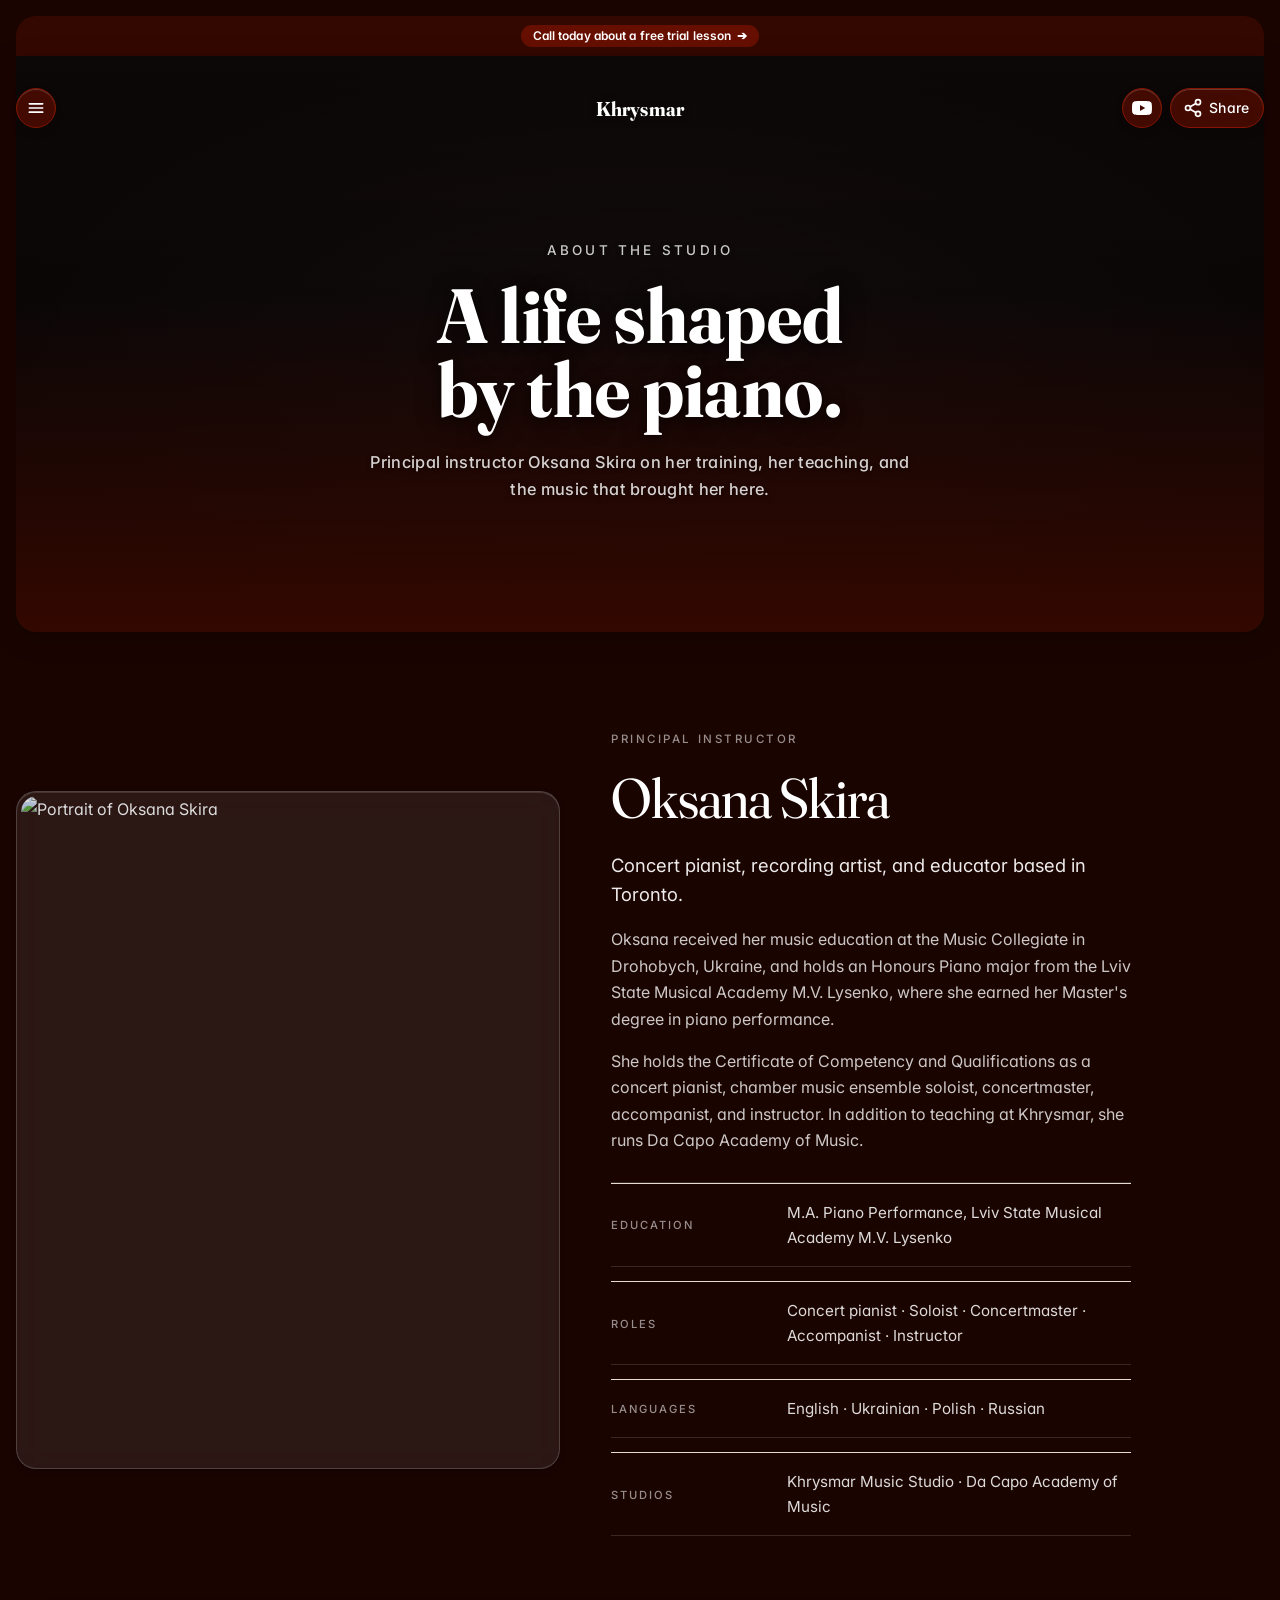
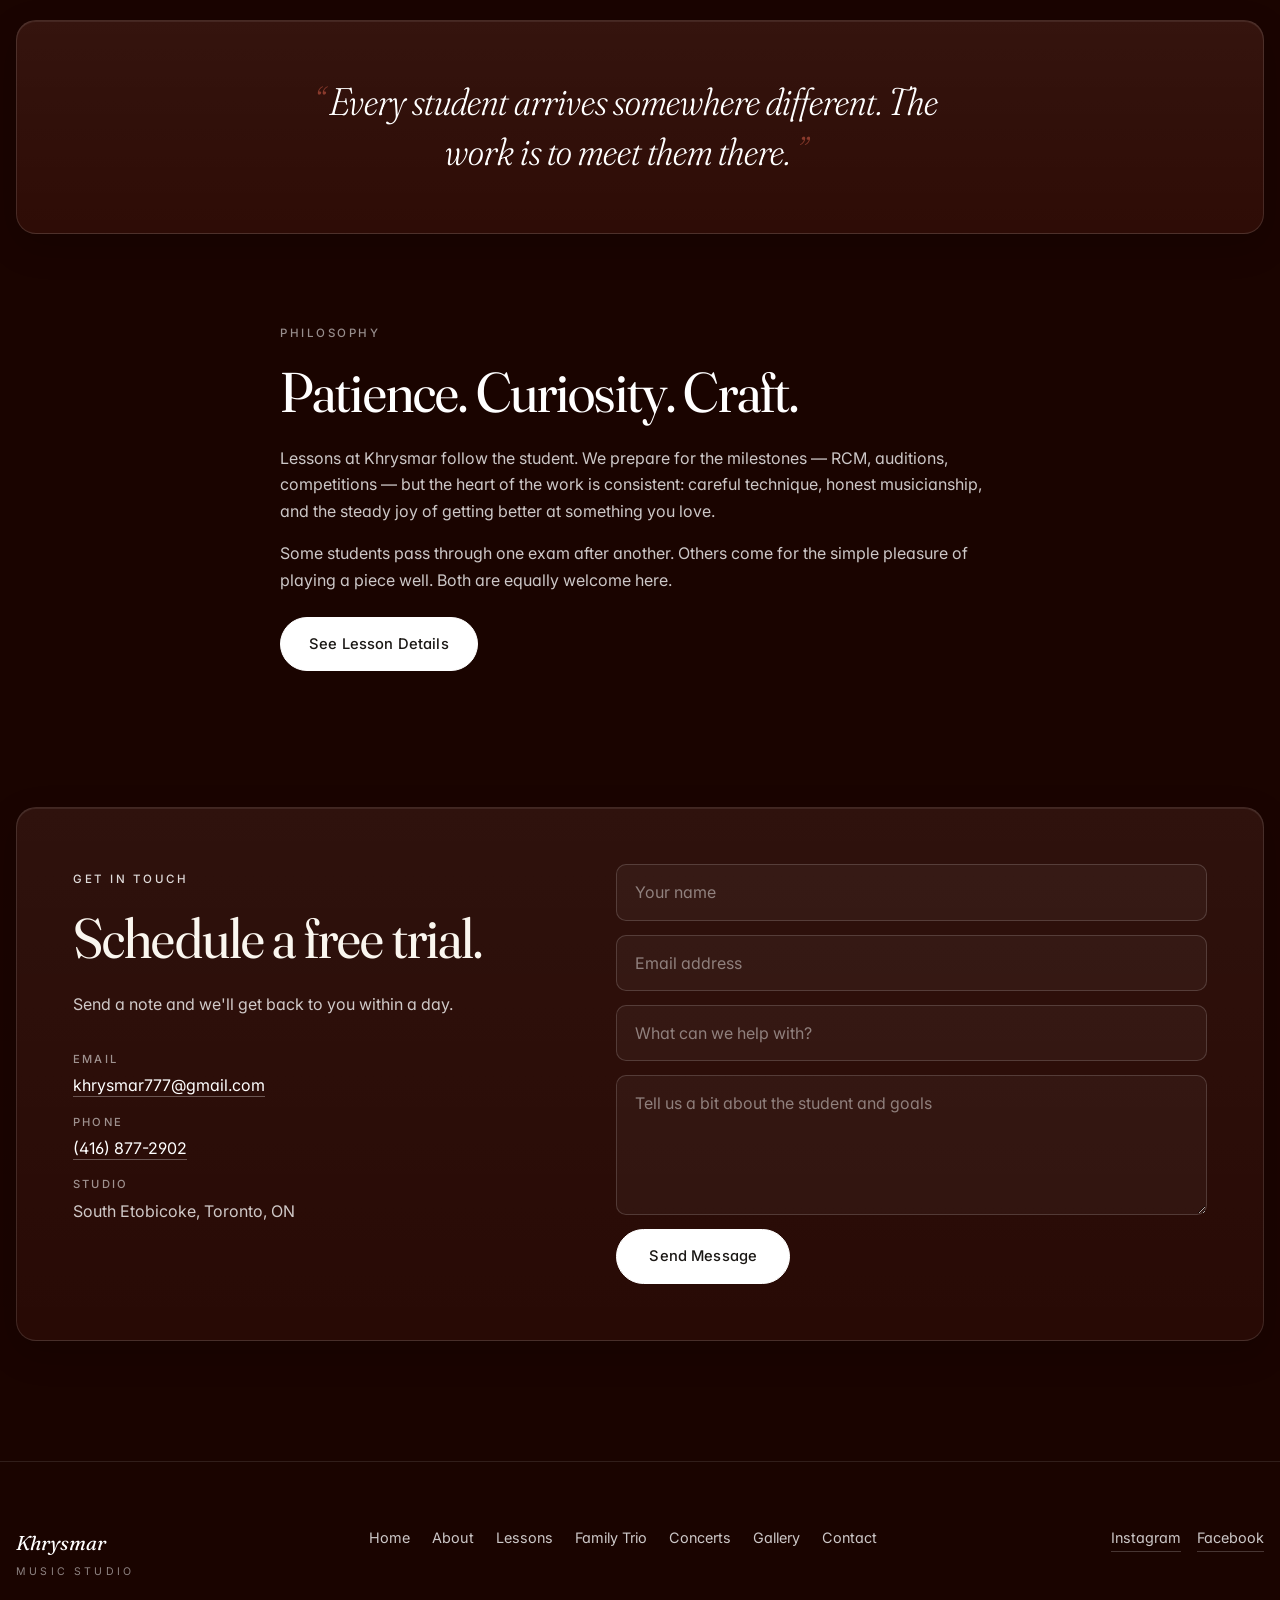
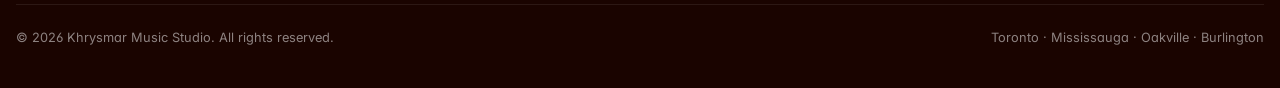
==== about.html @ 1e8c8c54 "Initial Khrysmar 2026 site" ====
<!DOCTYPE html>
<html lang="en">
<head>
<meta charset="utf-8" />
<meta name="viewport" content="width=device-width, initial-scale=1" />
<title>About Oksana Skira — Khrysmar Music Studio</title>
<meta name="description" content="Meet Oksana Skira, principal instructor at Khrysmar Music Studio: concert pianist, recording artist, and graduate of the Lviv State Musical Academy." />
<meta name="theme-color" content="#2e2218" />
<link rel="icon" type="image/png" href="favicon/favicon-32x32.png" sizes="32x32" />
<link rel="apple-touch-icon" href="favicon/apple-icon-180x180.png" />
<link rel="preconnect" href="https://fonts.googleapis.com" />
<link rel="preconnect" href="https://fonts.gstatic.com" crossorigin />
<link href="https://fonts.googleapis.com/css2?family=Fraunces:ital,opsz,wght,SOFT@0,9..144,300..700,30..100;1,9..144,300..600,30..100&family=Inter:wght@300;400;500;600&display=swap" rel="stylesheet" />
<link rel="stylesheet" href="assets/css/main.css" />
</head>
<body class="page page-about">

<!-- Top promo banner: full-width sash with CTA. Mirrors the home banner. -->
<div class="top-banner">
  <a class="sash-btn" href="tel:+14168772902" aria-label="Call today about a free trial lesson">
    <span class="badge badge-cashback">
      Call today about a free trial lesson
      <span class="sash-chevron" aria-hidden="true">➔</span>
    </span>
  </a>
</div>

<!-- Compact sticky topbar: menu toggle, wordmark, YouTube + Share. -->
<header class="page-topbar">
  <button class="glassy icon-button nav-toggle" type="button" aria-label="Open studio menu" aria-controls="home-nav" aria-expanded="false">
    <svg class="hamburger-icon" width="20" height="20" viewBox="0 0 24 24" fill="none" aria-hidden="true">
      <line class="line line-1" x1="4" y1="7"  x2="20" y2="7"  stroke="currentColor" stroke-width="2" stroke-linecap="round"/>
      <line class="line line-2" x1="4" y1="12" x2="20" y2="12" stroke="currentColor" stroke-width="2" stroke-linecap="round"/>
      <line class="line line-3" x1="4" y1="17" x2="20" y2="17" stroke="currentColor" stroke-width="2" stroke-linecap="round"/>
    </svg>
  </button>

  <a class="page-wordmark" href="index.html">Khrysmar</a>

  <div class="header-actions">
    <a class="glassy icon-button" href="https://www.youtube.com/@khrystynaskira2589/videos" target="_blank" rel="noopener" aria-label="YouTube channel">
      <svg width="20" height="20" viewBox="0 0 24 24" fill="currentColor" aria-hidden="true">
        <path d="M23.5 6.2a3 3 0 0 0-2.1-2.1C19.5 3.5 12 3.5 12 3.5s-7.5 0-9.4.6A3 3 0 0 0 .5 6.2C0 8.1 0 12 0 12s0 3.9.5 5.8a3 3 0 0 0 2.1 2.1c1.9.6 9.4.6 9.4.6s7.5 0 9.4-.6a3 3 0 0 0 2.1-2.1c.5-1.9.5-5.8.5-5.8s0-3.9-.5-5.8zM9.6 15.6V8.4l6.3 3.6-6.3 3.6z"/>
      </svg>
    </a>
    <button class="glassy icon-button share-button" type="button" aria-label="Share this studio">
      <svg width="20" height="20" viewBox="0 0 24 24" fill="none" stroke="currentColor" stroke-width="2" stroke-linecap="round" stroke-linejoin="round" aria-hidden="true">
        <circle cx="18" cy="5" r="3"/>
        <circle cx="6" cy="12" r="3"/>
        <circle cx="18" cy="19" r="3"/>
      <line x1="8.59" y1="13.51" x2="15.42" y2="17.49"/>
      <line x1="15.41" y1="6.51" x2="8.59" y2="10.49"/>
    </svg>
    <span class="share-label">Share</span>
  </button>
  </div>
</header>

<!-- Page hero: rounded media frame with title overlay. -->
<section class="page-cover">
  <div class="page-cover-frame">
    <img class="page-cover-image" src="https://raw.githubusercontent.com/khrysmar/khrysmar.github.io/master/images/piano1.jpg" alt="" />
    <div class="page-cover-scrim"></div>
    <div class="page-cover-content">
      <span class="eyebrow">About the Studio</span>
      <h1>A life shaped<br/>by <em>the piano.</em></h1>
      <p>Principal instructor Oksana Skira on her training, her teaching, and the music that brought her here.</p>
    </div>
  </div>
</section>

<main class="page-body">
  <section class="section">
    <div class="container">
      <div class="editorial">
        <div class="figure reveal">
          <img src="https://raw.githubusercontent.com/khrysmar/khrysmar.github.io/master/images/oksana.jpg" alt="Portrait of Oksana Skira" />
        </div>
        <div class="copy reveal">
          <span class="eyebrow">Principal Instructor</span>
          <h2>Oksana Skira</h2>
          <p class="lead">Concert pianist, recording artist, and educator based in Toronto.</p>
          <p>Oksana received her music education at the Music Collegiate in Drohobych, Ukraine, and holds an Honours Piano major from the Lviv State Musical Academy M.V. Lysenko, where she earned her Master's degree in piano performance.</p>
          <p>She holds the Certificate of Competency and Qualifications as a concert pianist, chamber music ensemble soloist, concertmaster, accompanist, and instructor. In addition to teaching at Khrysmar, she runs Da Capo Academy of Music.</p>

          <ul class="creds no-bullets">
            <li><strong>Education</strong><span>M.A. Piano Performance, Lviv State Musical Academy M.V. Lysenko</span></li>
            <li><strong>Roles</strong><span>Concert pianist · Soloist · Concertmaster · Accompanist · Instructor</span></li>
            <li><strong>Languages</strong><span>English · Ukrainian · Polish · Russian</span></li>
            <li><strong>Studios</strong><span>Khrysmar Music Studio · Da Capo Academy of Music</span></li>
          </ul>
        </div>
      </div>
    </div>
  </section>

  <section class="section tight cream">
    <div class="container narrow reveal">
      <p class="pullquote">Every student arrives somewhere different. The work is to meet them there.</p>
    </div>
  </section>

  <section class="section">
    <div class="container narrow reveal">
      <span class="eyebrow">Philosophy</span>
      <h2>Patience. Curiosity. Craft.</h2>
      <p>Lessons at Khrysmar follow the student. We prepare for the milestones — RCM, auditions, competitions — but the heart of the work is consistent: careful technique, honest musicianship, and the steady joy of getting better at something you love.</p>
      <p>Some students pass through one exam after another. Others come for the simple pleasure of playing a piece well. Both are equally welcome here.</p>
      <div class="btn-row">
        <a href="lessons.html" class="btn">See Lesson Details</a>
      </div>
    </div>
  </section>

  <section class="section ink" id="contact">
    <div class="container">
      <div class="contact-grid">
        <div class="info reveal">
          <span class="eyebrow light">Get in touch</span>
          <h2>Schedule a free trial.</h2>
          <p style="max-width: 44ch;">Send a note and we'll get back to you within a day.</p>
          <div style="margin-top: 32px;">
            <p><strong>Email</strong><a href="mailto:khrysmar777@gmail.com">khrysmar777@gmail.com</a></p>
            <p><strong>Phone</strong><a href="tel:+14168772902">(416) 877-2902</a></p>
            <p><strong>Studio</strong>South Etobicoke, Toronto, ON</p>
          </div>
        </div>
        <form class="form reveal" action="mailto:khrysmar777@gmail.com" method="post" enctype="text/plain">
          <input type="text" name="name" placeholder="Your name" required />
          <input type="email" name="email" placeholder="Email address" required />
          <input type="text" name="subject" placeholder="What can we help with?" />
          <textarea name="message" placeholder="Tell us a bit about the student and goals" required></textarea>
          <button type="submit" class="btn">Send Message</button>
        </form>
      </div>
    </div>
  </section>
</main>

<footer class="page-footer">
  <div class="row">
    <div class="brand">Khrysmar<small>Music Studio</small></div>
    <nav>
      <a href="index.html">Home</a>
      <a href="about.html">About</a>
      <a href="lessons.html">Lessons</a>
      <a href="familytrio.html">Family Trio</a>
      <a href="concerts.html">Concerts</a>
      <a href="gallery.html">Gallery</a>
      <a href="#contact">Contact</a>
    </nav>
    <div class="socials">
      <a href="https://instagram.com/khrysmarmusic" target="_blank" rel="noopener">Instagram</a>
      <a href="https://facebook.com/khrysmarmusic" target="_blank" rel="noopener">Facebook</a>
    </div>
  </div>
  <div class="meta">
    <span>© <span id="y">2026</span> Khrysmar Music Studio. All rights reserved.</span>
    <span>Toronto · Mississauga · Oakville · Burlington</span>
  </div>
</footer>

<!-- Full-screen nav (toggled by hamburger) -->
<nav id="home-nav" class="home-nav" aria-label="Site navigation">
  <a href="index.html">Home</a>
  <a href="about.html">About</a>
  <a href="lessons.html">Lessons</a>
  <a href="familytrio.html">Family Trio</a>
  <a href="concerts.html">Concerts</a>
  <a href="gallery.html">Gallery</a>
  <a href="mailto:khrysmar777@gmail.com">Contact</a>
</nav>

<script src="assets/js/main.js"></script>
</body>
</html>
---- assets/css/main.css ----
/* ==========================================================================
   Khrysmar Music Studio — Modern redesign
   Editorial / boutique aesthetic. Warm neutrals, serif display, soft motion.
   ========================================================================== */

:root {
  /* Palette */
  --cream:      #f5efe6;
  --paper:      #faf6ef;
  --paper-2:    #efe7da;
  --ink:        #1b1815;
  --ink-soft:   #2a2521;
  --muted:      #6b6259;
  --line:       #e3dccf;
  --accent:     #8a3a2c;   /* deep terracotta / burgundy */
  --accent-2:   #b08947;   /* warm gold */
  --white:      #ffffff;

  /* Type */
  --font-serif: 'Fraunces', 'Cormorant Garamond', Georgia, serif;
  --font-sans:  'Inter', system-ui, -apple-system, 'Segoe UI', Helvetica, Arial, sans-serif;

  /* Layout */
  --maxw: 1200px;
  --maxw-narrow: 820px;
  --gutter: clamp(20px, 4vw, 48px);

  /* Motion */
  --ease: cubic-bezier(0.22, 1, 0.36, 1);
}

/* Reset */
*, *::before, *::after { box-sizing: border-box; }
html { scroll-behavior: smooth; -webkit-text-size-adjust: 100%; }
body {
  margin: 0;
  font-family: var(--font-sans);
  font-size: 16px;
  line-height: 1.65;
  color: var(--ink);
  background: var(--paper);
  -webkit-font-smoothing: antialiased;
  -moz-osx-font-smoothing: grayscale;
  font-feature-settings: 'ss01', 'cv11';
}
img { max-width: 100%; height: auto; display: block; }
a { color: inherit; text-decoration: none; transition: color .2s var(--ease); }
button { font: inherit; cursor: pointer; border: 0; background: none; }

/* Type scale */
h1, h2, h3, h4 {
  font-family: var(--font-serif);
  font-weight: 400;
  letter-spacing: -0.01em;
  margin: 0 0 .4em;
  color: var(--ink);
  font-variation-settings: "opsz" 144, "SOFT" 50;
}
h1 { font-size: clamp(2.5rem, 6vw, 5.25rem); line-height: 1.02; letter-spacing: -0.02em; }
h2 { font-size: clamp(2rem, 4.5vw, 3.5rem); line-height: 1.08; letter-spacing: -0.015em; }
h3 { font-size: clamp(1.4rem, 2.4vw, 2rem); line-height: 1.2; }
h4 { font-size: 1.15rem; line-height: 1.3; }

p { margin: 0 0 1em; color: var(--ink-soft); }
.lead { font-size: 1.15rem; color: var(--muted); }

.eyebrow {
  display: inline-block;
  font-family: var(--font-sans);
  font-size: 0.72rem;
  letter-spacing: 0.22em;
  text-transform: uppercase;
  font-weight: 500;
  color: var(--accent);
  margin-bottom: 1.2rem;
}
.eyebrow.light { color: rgba(255,255,255,0.85); }

.divider {
  width: 48px;
  height: 1px;
  background: var(--accent-2);
  margin: 1.4rem auto;
}

.center { text-align: center; }
.muted { color: var(--muted); }

/* Layout primitives */
.container {
  width: 100%;
  max-width: var(--maxw);
  margin: 0 auto;
  padding: 0 var(--gutter);
}
.container.narrow { max-width: var(--maxw-narrow); }

.section {
  padding: clamp(64px, 10vw, 140px) 0;
}
.section.tight  { padding: clamp(48px, 7vw, 96px) 0; }
.section.cream  { background: var(--cream); }
.section.paper2 { background: var(--paper-2); }
.section.ink    { background: var(--ink); color: var(--paper); }
.section.ink h1, .section.ink h2, .section.ink h3, .section.ink h4 { color: var(--paper); }
.section.ink p { color: rgba(245, 239, 230, 0.78); }

/* Buttons */
.btn {
  display: inline-flex;
  align-items: center;
  justify-content: center;
  gap: .5em;
  padding: 14px 28px;
  font-family: var(--font-sans);
  font-size: .82rem;
  font-weight: 500;
  letter-spacing: 0.16em;
  text-transform: uppercase;
  border-radius: 999px;
  background: var(--ink);
  color: var(--paper);
  transition: transform .25s var(--ease), background .25s var(--ease), color .25s var(--ease), box-shadow .25s var(--ease);
  white-space: nowrap;
}
.btn:hover { background: var(--accent); transform: translateY(-1px); }
.btn.ghost {
  background: transparent;
  color: var(--ink);
  box-shadow: inset 0 0 0 1px var(--ink);
}
.btn.ghost:hover { background: var(--ink); color: var(--paper); }
.btn.light {
  background: var(--paper);
  color: var(--ink);
}
.btn.light:hover { background: var(--accent-2); color: var(--paper); }
.btn.ghost-light {
  background: transparent;
  color: var(--paper);
  box-shadow: inset 0 0 0 1px rgba(245,239,230,0.6);
}
.btn.ghost-light:hover { background: var(--paper); color: var(--ink); }

.btn-row {
  display: flex;
  flex-wrap: wrap;
  gap: 12px;
  align-items: center;
  justify-content: center;
}

/* Header / Nav */
.site-header {
  position: fixed;
  inset: 0 0 auto 0;
  z-index: 100;
  padding: 18px 0;
  transition: background .3s var(--ease), box-shadow .3s var(--ease), padding .3s var(--ease);
}
.site-header .container {
  display: flex;
  align-items: center;
  justify-content: space-between;
}
.site-header.transparent { background: transparent; color: var(--paper); }
.site-header.transparent .logo { color: var(--paper); }
.site-header.solid {
  background: rgba(250, 246, 239, 0.92);
  backdrop-filter: saturate(140%) blur(10px);
  -webkit-backdrop-filter: saturate(140%) blur(10px);
  box-shadow: 0 1px 0 rgba(27, 24, 21, 0.06);
  padding: 12px 0;
}
.logo {
  font-family: var(--font-serif);
  font-size: 1.25rem;
  letter-spacing: 0.04em;
  font-weight: 500;
  line-height: 1;
}
.logo .logo-mark { color: var(--accent); font-style: italic; }
.logo small {
  display: block;
  font-family: var(--font-sans);
  font-size: 0.62rem;
  letter-spacing: 0.34em;
  text-transform: uppercase;
  font-weight: 500;
  margin-top: 4px;
  color: inherit;
  opacity: 0.7;
}

.nav {
  display: flex;
  align-items: center;
  gap: 32px;
}
.nav a {
  font-size: 0.78rem;
  letter-spacing: 0.18em;
  text-transform: uppercase;
  font-weight: 500;
  color: inherit;
  position: relative;
  padding: 4px 0;
}
.nav a::after {
  content: "";
  position: absolute;
  inset: auto 0 -2px 0;
  height: 1px;
  background: currentColor;
  transform: scaleX(0);
  transform-origin: right;
  transition: transform .3s var(--ease);
}
.nav a:hover::after, .nav a.active::after {
  transform: scaleX(1);
  transform-origin: left;
}

.nav-toggle {
  display: none;
  width: 32px;
  height: 32px;
  position: relative;
  z-index: 110;
}
.nav-toggle span {
  position: absolute;
  left: 4px; right: 4px;
  height: 1.5px;
  background: currentColor;
  transition: transform .3s var(--ease), opacity .2s var(--ease), top .3s var(--ease);
}
.nav-toggle span:nth-child(1) { top: 11px; }
.nav-toggle span:nth-child(2) { top: 16px; }
.nav-toggle span:nth-child(3) { top: 21px; }
body.menu-open .nav-toggle span:nth-child(1) { top: 16px; transform: rotate(45deg); }
body.menu-open .nav-toggle span:nth-child(2) { opacity: 0; }
body.menu-open .nav-toggle span:nth-child(3) { top: 16px; transform: rotate(-45deg); }

@media (max-width: 900px) {
  .nav-toggle { display: block; }
  .nav {
    position: fixed;
    inset: 0;
    flex-direction: column;
    justify-content: center;
    align-items: center;
    background: var(--paper);
    color: var(--ink);
    gap: 28px;
    transform: translateY(-100%);
    transition: transform .45s var(--ease);
    z-index: 105;
  }
  .nav a { font-size: 1rem; }
  body.menu-open .nav { transform: translateY(0); }
  body.menu-open .site-header { color: var(--ink) !important; }
}

/* Hero */
.hero {
  position: relative;
  min-height: 92vh;
  display: flex;
  align-items: center;
  color: var(--paper);
  overflow: hidden;
  isolation: isolate;
}
.hero .bg {
  position: absolute;
  inset: 0;
  z-index: -2;
  background-size: cover;
  background-position: center;
  transform: scale(1.04);
  animation: heroZoom 16s var(--ease) forwards;
}
.hero .bg-video {
  position: absolute;
  inset: 0;
  z-index: -2;
  width: 100%;
  height: 100%;
  object-fit: cover;
  object-position: center;
  pointer-events: none;
}
@keyframes heroZoom { to { transform: scale(1); } }
.hero::after {
  content: "";
  position: absolute;
  inset: 0;
  z-index: -1;
  background: linear-gradient(180deg, rgba(0,0,0,0.35) 0%, rgba(0,0,0,0.15) 35%, rgba(0,0,0,0.6) 100%);
}
.hero-inner {
  width: 100%;
  padding-top: 120px;
  padding-bottom: 80px;
}
.hero h1 {
  color: var(--paper);
  max-width: 14ch;
  font-style: italic;
  font-weight: 300;
}
.hero h1 em { font-style: normal; }
.hero p.tagline {
  max-width: 38ch;
  color: rgba(245, 239, 230, 0.92);
  font-size: 1.1rem;
  margin-top: 1.4rem;
  margin-bottom: 2.2rem;
}
.hero .btn-row { justify-content: flex-start; }

/* Subpage hero (smaller, image + overlay) */
.page-hero {
  position: relative;
  padding: 200px 0 110px;
  color: var(--paper);
  isolation: isolate;
  overflow: hidden;
}
.page-hero .bg {
  position: absolute; inset: 0; z-index: -2;
  background-size: cover; background-position: center;
}
.page-hero::after {
  content: ""; position: absolute; inset: 0; z-index: -1;
  background: linear-gradient(180deg, rgba(0,0,0,0.4), rgba(0,0,0,0.55));
}
.page-hero h1 {
  font-style: italic;
  font-weight: 300;
  max-width: 18ch;
}
.page-hero p { color: rgba(245, 239, 230, 0.85); max-width: 48ch; }

/* Welcome / intro block */
.intro {
  display: grid;
  grid-template-columns: 1fr 1fr;
  gap: clamp(36px, 6vw, 80px);
  align-items: center;
}
.intro .copy h2 { margin-bottom: 1rem; }
.intro .copy p { font-size: 1.05rem; }
.intro .figure img {
  width: 100%;
  aspect-ratio: 4/5;
  object-fit: cover;
  border-radius: 2px;
}
@media (max-width: 800px) {
  .intro { grid-template-columns: 1fr; }
}

/* Offerings (cards) */
.offerings {
  display: grid;
  grid-template-columns: repeat(4, 1fr);
  gap: clamp(20px, 3vw, 40px);
}
@media (max-width: 1000px) { .offerings { grid-template-columns: repeat(2, 1fr); } }
@media (max-width: 520px)  { .offerings { grid-template-columns: 1fr; } }

.card {
  display: flex;
  flex-direction: column;
}
.card .img {
  position: relative;
  aspect-ratio: 4/5;
  overflow: hidden;
  margin-bottom: 18px;
  background: var(--paper-2);
}
.card .img img {
  width: 100%; height: 100%;
  object-fit: cover;
  transition: transform .8s var(--ease);
}
.card:hover .img img { transform: scale(1.06); }
.card h4 {
  font-size: 1.4rem;
  margin-bottom: .35em;
}
.card p {
  font-size: .95rem;
  color: var(--muted);
}

/* Section header */
.section-head {
  text-align: center;
  margin-bottom: clamp(40px, 6vw, 72px);
}
.section-head h2 { max-width: 22ch; margin-inline: auto; }
.section-head p  { max-width: 56ch; margin-inline: auto; color: var(--muted); }

/* Editorial split */
.editorial {
  display: grid;
  grid-template-columns: 5fr 7fr;
  gap: clamp(36px, 6vw, 96px);
  align-items: center;
}
.editorial.reverse { grid-template-columns: 7fr 5fr; }
.editorial.reverse .figure { order: 2; }
.editorial .figure img {
  width: 100%;
  aspect-ratio: 4/5;
  object-fit: cover;
}
.editorial .copy { max-width: 52ch; }
@media (max-width: 800px) {
  .editorial, .editorial.reverse { grid-template-columns: 1fr; }
  .editorial.reverse .figure { order: 0; }
}

/* Pull quote */
.pullquote {
  font-family: var(--font-serif);
  font-size: clamp(1.4rem, 2.8vw, 2.1rem);
  line-height: 1.3;
  font-style: italic;
  color: var(--ink);
  text-align: center;
  max-width: 30ch;
  margin: 0 auto;
}
.pullquote::before { content: "“ "; color: var(--accent); }
.pullquote::after  { content: " ”"; color: var(--accent); }

/* Featured banner (image with overlay text and cta) */
.feature-banner {
  position: relative;
  isolation: isolate;
  padding: clamp(80px, 12vw, 160px) 0;
  color: var(--paper);
  text-align: center;
  overflow: hidden;
}
.feature-banner .bg {
  position: absolute; inset: 0; z-index: -2;
  background-size: cover; background-position: center;
}
.feature-banner::after {
  content: ""; position: absolute; inset: 0; z-index: -1;
  background: linear-gradient(180deg, rgba(0,0,0,0.4), rgba(0,0,0,0.55));
}
.feature-banner h2 { color: var(--paper); }
.feature-banner p { color: rgba(245,239,230,0.85); max-width: 56ch; margin: 0 auto 2rem; }

/* Galleries */
.gallery-grid {
  display: grid;
  grid-template-columns: repeat(3, 1fr);
  gap: clamp(8px, 1.4vw, 18px);
}
.gallery-grid.cols-2 { grid-template-columns: repeat(2, 1fr); }
.gallery-grid figure { margin: 0; overflow: hidden; background: var(--paper-2); }
.gallery-grid img {
  width: 100%; height: 100%;
  aspect-ratio: 4/3;
  object-fit: cover;
  transition: transform .7s var(--ease), filter .4s var(--ease);
}
.gallery-grid figure:hover img { transform: scale(1.04); filter: brightness(1.04); }
@media (max-width: 800px) { .gallery-grid { grid-template-columns: repeat(2, 1fr); } }
@media (max-width: 480px) { .gallery-grid { grid-template-columns: 1fr; } }

.masonry {
  column-count: 3;
  column-gap: 14px;
}
.masonry figure {
  break-inside: avoid;
  margin: 0 0 14px;
  overflow: hidden;
}
.masonry img {
  width: 100%;
  display: block;
  transition: transform .7s var(--ease), filter .4s var(--ease);
}
.masonry figure:hover img { transform: scale(1.03); }
@media (max-width: 900px) { .masonry { column-count: 2; } }
@media (max-width: 520px) { .masonry { column-count: 1; } }

/* Concert year groups */
.year-group { margin-bottom: clamp(60px, 8vw, 100px); }
.year-group:last-child { margin-bottom: 0; }
.year-head {
  display: flex;
  align-items: baseline;
  gap: 18px;
  margin-bottom: 32px;
  padding-bottom: 18px;
  border-bottom: 1px solid var(--line);
}
.year-head .num {
  font-family: var(--font-serif);
  font-size: clamp(2.4rem, 5vw, 4rem);
  font-style: italic;
  color: var(--accent);
  line-height: 1;
}
.year-head .label {
  font-family: var(--font-sans);
  letter-spacing: 0.18em;
  text-transform: uppercase;
  font-size: 0.78rem;
  color: var(--muted);
  font-weight: 500;
}

/* Video grid */
.video-grid {
  display: grid;
  grid-template-columns: repeat(2, 1fr);
  gap: clamp(14px, 2vw, 24px);
}
.video-grid .embed {
  position: relative;
  aspect-ratio: 16/9;
  background: var(--ink);
  overflow: hidden;
}
.video-grid iframe {
  position: absolute; inset: 0;
  width: 100%; height: 100%;
  border: 0;
}
@media (max-width: 700px) { .video-grid { grid-template-columns: 1fr; } }

/* Trio members */
.members {
  display: grid;
  grid-template-columns: repeat(3, 1fr);
  gap: clamp(20px, 3vw, 40px);
}
.member figcaption {
  margin-top: 14px;
  text-align: center;
}
.member figcaption strong {
  display: block;
  font-family: var(--font-serif);
  font-size: 1.3rem;
  font-weight: 400;
  margin-bottom: 4px;
}
.member figcaption span {
  font-size: 0.78rem;
  letter-spacing: 0.18em;
  text-transform: uppercase;
  color: var(--muted);
}
.member img { aspect-ratio: 3/4; object-fit: cover; }
@media (max-width: 700px) { .members { grid-template-columns: 1fr; } }

/* Info box (lessons pricing / formats) */
.info-grid {
  display: grid;
  grid-template-columns: repeat(3, 1fr);
  gap: 1px;
  background: var(--line);
  border: 1px solid var(--line);
}
.info-grid > div {
  background: var(--paper);
  padding: clamp(28px, 4vw, 48px);
  text-align: center;
}
.info-grid h4 {
  font-size: 2.4rem;
  font-style: italic;
  color: var(--accent);
  margin-bottom: 6px;
}
.info-grid p {
  font-size: 0.82rem;
  letter-spacing: 0.16em;
  text-transform: uppercase;
  color: var(--muted);
  margin: 0;
}
@media (max-width: 700px) { .info-grid { grid-template-columns: 1fr; } }

/* Contact section */
.contact-grid {
  display: grid;
  grid-template-columns: 1fr 1fr;
  gap: clamp(36px, 6vw, 80px);
}
.contact-grid .info p {
  margin-bottom: .6em;
}
.contact-grid .info strong {
  display: block;
  font-size: 0.74rem;
  letter-spacing: 0.22em;
  text-transform: uppercase;
  color: rgba(245,239,230,0.6);
  margin-bottom: 4px;
  font-weight: 500;
}
.contact-grid .info a:hover { color: var(--accent-2); }
@media (max-width: 800px) { .contact-grid { grid-template-columns: 1fr; } }

.form {
  display: grid;
  gap: 14px;
}
.form input, .form textarea {
  background: transparent;
  border: 0;
  border-bottom: 1px solid rgba(245,239,230,0.3);
  color: var(--paper);
  font: inherit;
  padding: 12px 0;
  outline: none;
  transition: border-color .25s var(--ease);
  width: 100%;
}
.form input::placeholder, .form textarea::placeholder { color: rgba(245,239,230,0.5); }
.form input:focus, .form textarea:focus { border-color: var(--accent-2); }
.form textarea { min-height: 120px; resize: vertical; }
.form button { justify-self: start; }

/* Footer */
.site-footer {
  background: var(--ink);
  color: var(--paper);
  padding: 60px 0 28px;
}
.site-footer .row {
  display: flex;
  flex-wrap: wrap;
  justify-content: space-between;
  align-items: flex-start;
  gap: 40px;
  padding-bottom: 40px;
  border-bottom: 1px solid rgba(245,239,230,0.12);
}
.site-footer .brand { font-family: var(--font-serif); font-size: 1.4rem; }
.site-footer .brand small { display: block; font-family: var(--font-sans); font-size: .68rem; letter-spacing: .3em; text-transform: uppercase; opacity: .7; margin-top: 6px; }
.site-footer nav {
  display: flex; flex-wrap: wrap; gap: 22px;
}
.site-footer nav a {
  font-size: 0.78rem;
  letter-spacing: 0.16em;
  text-transform: uppercase;
  color: rgba(245,239,230,0.75);
}
.site-footer nav a:hover { color: var(--accent-2); }
.site-footer .meta {
  display: flex;
  justify-content: space-between;
  flex-wrap: wrap;
  gap: 12px;
  padding-top: 24px;
  font-size: 0.78rem;
  color: rgba(245,239,230,0.5);
}
.site-footer .socials a { color: rgba(245,239,230,0.75); margin-left: 18px; }
.site-footer .socials a:first-child { margin-left: 0; }

/* Reveal animation */
.reveal {
  opacity: 0;
  transform: translateY(24px);
  transition: opacity .9s var(--ease), transform .9s var(--ease);
}
.reveal.in { opacity: 1; transform: none; }

/* Utilities */
.no-bullets { list-style: none; padding: 0; margin: 0; }
.creds { display: grid; gap: 14px; margin: 1.5rem 0 0; }
.creds li {
  display: grid;
  grid-template-columns: 100px 1fr;
  gap: 18px;
  padding: 14px 0;
  border-top: 1px solid var(--line);
  font-size: .95rem;
}
.creds li strong {
  font-family: var(--font-sans);
  font-size: 0.74rem;
  letter-spacing: 0.18em;
  text-transform: uppercase;
  color: var(--accent);
  font-weight: 500;
  padding-top: 2px;
}
.creds li:last-child { border-bottom: 1px solid var(--line); }

@media (prefers-reduced-motion: reduce) {
  *, *::before, *::after { animation: none !important; transition: none !important; }
  html { scroll-behavior: auto; }
}



/* ==========================================================================
   Home page — Reigning Champ parity (sticky cover behind, glassy header,
   wordmark/rating overlay, tiles overlapping the cover via -55vh margin).
   Mirrors reigning-champ/style.css; scoped to body.home so other pages are
   unaffected.
   ========================================================================== */

body.home {
  /* ---- THEME ---------------------------------------------------------------
     Change --hp-h (hue) and --hp-s (saturation) to retone the entire page.
     Examples:
       350 / 60% → burgundy        (current)
        25 / 50% → warm brown
       210 / 55% → midnight blue
       150 / 35% → forest green
     -------------------------------------------------------------------------- */
  --hp-h: 9;
  --hp-s: 100%;

  --hp-bg:           hsl(var(--hp-h), var(--hp-s), 5%);
  --hp-gradient:     hsl(var(--hp-h), var(--hp-s), 10%);
  --hp-text: #ffffff;
  --hp-text-muted: rgba(255, 255, 255, 0.85);

  --hp-glass-bg:     hsla(var(--hp-h), var(--hp-s), 15%, 0.85);
  --hp-glass-border: hsl(var(--hp-h), var(--hp-s), 26%);
  --hp-glass-shadow:
    inset 0 1px 0 0 rgba(255, 255, 255, 0.20),
    0 0 1px 0 rgba(0, 0, 0, 0.12),
    0 4px 8px 0 rgba(0, 0, 0, 0.12);

  /* Tiles use neutral white-on-image so they read against any palette. */
  --hp-tile-border: rgba(255, 255, 255, 0.18);
  --hp-tile-bg: rgba(255, 255, 255, 0.08);
  --hp-shadow-s: 0 1px 2px rgba(0, 0, 0, 0.18), 0 2px 6px rgba(0, 0, 0, 0.18);
  --hp-shadow-m: 0 4px 10px rgba(0, 0, 0, 0.22), 0 8px 22px rgba(0, 0, 0, 0.28);

  /* Badge accent — derived from the same hue but pushed brighter for contrast. */
  --hp-accent: hsl(var(--hp-h), var(--hp-s), 20%);

  --hp-gutter: 16px;
  --hp-page-max: 1280px;

  /* Approximate height of the tile section that overlays the bottom of the
     cover. Used as bottom padding on .hero-overlay so the wordmark centers
     between the top header and the tile area. Mobile shows 2x2 tiles
     (1/1 aspect); desktop shows 1x4 (16/9 aspect). */
  --hp-tile-area: 400px;

  /* Top promo banner height — subtracted from cover height so the cover still
     fits viewport without overflow. Matches min-height + padding of .top-banner. */
  --hp-banner-h: 52px;

  margin: 0;
  padding: 0;
  background: var(--hp-bg);
  color: var(--hp-text);
  font-family: 'Inter', -apple-system, BlinkMacSystemFont, "Helvetica Neue", Arial, sans-serif;
  -webkit-font-smoothing: antialiased;
  text-rendering: optimizeLegibility;
  /* Full-viewport flex column so .page-body can use margin-top:auto to
     anchor the tiles a fixed distance from the viewport bottom. */
  min-height: 100dvh;
  display: flex;
  flex-direction: column;
}

/* Hide global chrome on the home page (it has its own top/bottom UI). */
body.home .site-header,
body.home .site-footer { display: none; }

/* ----------------------------------------------------------------------------
   Top promo banner — full-width static bar above the cover. Hosts the sash.
   Shared between the home page and inner pages.
   ---------------------------------------------------------------------------- */
.home .top-banner,
.page .top-banner {
  display: flex;
  align-items: center;
  justify-content: center;
  width: 100%;
  min-height: 36px;
  padding: 8px 16px;
  background: var(--hp-gradient);
  color: #fff;
}
@media (min-width: 768px) {
  .home .top-banner,
  .page .top-banner { min-height: 40px; padding: 8px 20px; }
}

/* ----------------------------------------------------------------------------
   StoreSash — sits inside the top banner.
   ---------------------------------------------------------------------------- */
.home .sash-btn,
.page .sash-btn {
  display: inline-flex;
  align-items: center;
  gap: 8px;
  background: transparent;
  border: 0;
  color: #fff;
  font-family: inherit;
  cursor: pointer;
  padding: 0;
  text-decoration: none;
  white-space: nowrap;
}
.home .badge,
.page .badge {
  display: inline-flex;
  align-items: center;
  gap: 6px;
  height: 22px;
  padding: 0 12px;
  border-radius: 999px;
  font-size: 12px;
  font-weight: 600;
  letter-spacing: 0.1px;
  text-shadow: none;
}
.home .badge .sash-chevron,
.page .badge .sash-chevron { color: currentColor; }
.home .badge-cashback,
.page .badge-cashback {
  background: var(--hp-accent);
  color: #fff;
}
.home .sash-after,
.page .sash-after {
  font-size: 13px;
  font-weight: 500;
  color: #fff;
}
.home .sash-chevron,
.page .sash-chevron { color: #fff; transition: transform 200ms ease; }
@media (max-width: 600px) {
  .home .sash-after,
  .page .sash-after { display: none; }
}

/* ----------------------------------------------------------------------------
   CoverImage — sticky behind everything.
   On desktop: 55vh tall, with margin-bottom: -55vh so subsequent siblings
   overlay it. The bottom gradient fades the image into the page bg.
   ---------------------------------------------------------------------------- */
.home .cover-sticky {
  position: sticky;
  top: 0;
  width: 100%;
  padding: 12px 12px 0;            /* uniform top + side inset; bottom inset is on page-body */
  /* Negative margin = -cover height. Pulls .page-body up so the tiles row sits
     at the bottom of the cover (over the gradient fade). */
  margin-bottom: calc(-100dvh + 24px);
  /* No z-index here on purpose — setting one would create a stacking context
     that traps .hero-overlay's elevated z-index (110) when the menu opens,
     hiding the X close button behind .home-nav (z:105). Document order +
     .page-body's z-index: 5 are enough to layer tiles above the cover. */
}
@media (min-width: 768px) {
  body.home { --hp-tile-area: 230px; }
  .home .cover-sticky {
    padding: 16px 16px 0;
    margin-bottom: calc(-100dvh + 32px);
  }
}
.home .cover {
  position: relative;
  width: 100%;
  max-width: 1600px;
  height: calc(100dvh - 24px);     /* fill viewport minus top + bottom inset */
  margin: 0 auto;
  overflow: hidden;
  border-radius: 14px;
  box-shadow: 0 6px 24px rgba(0, 0, 0, 0.25);
}
@media (min-width: 768px) {
  .home .cover {
    height: calc(100dvh - 32px);
    border-radius: 20px;
  }
}
.home .cover-media { position: absolute; inset: 0; }
.home .cover-video,
.home .cover-image {
  position: absolute;
  inset: 0;
  width: 100%;
  height: 100%;
  object-fit: cover;
  display: block;
  /* Source is already flattened in encode (eq=brightness=-0.10:contrast=0.78:
     saturation=0.80) so we leave it alone here. */

  /* Zoom toward the top-left of the source so the people (centered in the
     raw footage) land near the (67%, 67%) thirds intersection of the visible
     frame instead of dead-center. Bump scale up for tighter framing. */
  transform: scale(1.35);
  transform-origin: 10% 50%;
}
.home .cover-scrim-mobile {
  position: absolute;
  inset: 0;
  background: rgba(0, 0, 0, 0.4);
}
@media (min-width: 768px) { .home .cover-scrim-mobile { display: none; } }
/* Bottom gradient: --hp-gradient is one lightness step above --hp-bg, so the
   fade reads as a soft glow against the surrounding page background. */
.home .cover-gradient-bottom {
  position: absolute;
  inset: 0;
  background: linear-gradient(0deg, var(--hp-gradient) 0%, rgba(0, 0, 0, 0) 100%);
  pointer-events: none;
}

/* ----------------------------------------------------------------------------
   Hero overlay — fills the cover frame; header row sits at top, wordmark fills
   the remaining vertical space and centers within it. The bottom padding
   reserves room for the tile section that overlays the lower portion of the
   cover, so the wordmark visually centers between the header and the tiles.
   ---------------------------------------------------------------------------- */
.home .hero-overlay {
  position: absolute;
  inset: 0;
  z-index: 5;
  display: flex;
  flex-direction: column;
  pointer-events: none;
  padding-bottom: var(--hp-tile-area);
}
.home .hero-overlay > * { pointer-events: auto; }

.home .header-row {
  display: flex;
  align-items: center;
  justify-content: space-between;
  gap: 8px;
  padding: 12px 12px 0;
  max-width: var(--hp-page-max);
  margin: 0 auto;
  width: 100%;
  z-index: 20;
  pointer-events: none;
}
@media (min-width: 768px) {
  .home .header-row { padding: 16px 16px 0; }
}
.home .header-row > * { pointer-events: auto; }

/* ----------------------------------------------------------------------------
   Glassy buttons — applyGlassyStyles parity. Shared with inner pages.
   ---------------------------------------------------------------------------- */
.home .glassy,
.page .glassy {
  display: inline-flex;
  align-items: center;
  gap: 8px;
  height: 40px;
  padding: 0 14px;
  border-radius: 999px;
  color: var(--hp-text);
  font-size: 14px;
  font-weight: 500;
  font-family: inherit;
  cursor: pointer;
  text-decoration: none;
  background-color: var(--hp-glass-bg);
  border: 0.5px solid var(--hp-glass-border);
  box-shadow: var(--hp-glass-shadow);
  backdrop-filter: blur(20px) saturate(140%);
  -webkit-backdrop-filter: blur(20px) saturate(140%);
  transition: transform 120ms ease, background-color 120ms ease;
}
.home .glassy:active,
.page .glassy:active { transform: scale(0.99); }
.home .glassy:hover,
.page .glassy:hover  { background-color: rgba(62, 50, 40, 0.92); }

/* Round 40x40 icon button (menu, YouTube, share). */
.home .icon-button,
.page .icon-button {
  width: 40px;
  height: 40px;
  padding: 0;
  border-radius: 50%;
  display: inline-grid;
  place-items: center;
  flex-shrink: 0;
}

/* Right-side cluster of icon buttons. */
.home .header-actions,
.page .header-actions {
  display: inline-flex;
  align-items: center;
  gap: 8px;
}

/* Share button widens into a pill with a label so the action reads clearly. */
.home .share-button,
.page .share-button {
  width: auto;
  border-radius: 999px;
  display: inline-flex;
  align-items: center;
  gap: 6px;
  padding: 0 14px 0 12px;
}
.home .share-label,
.page .share-label {
  font-size: 14px;
  font-weight: 500;
  letter-spacing: 0.01em;
}

/* Hamburger → X morph. Three SVG lines rotate around the icon center.
   transform-box:view-box anchors transform-origin to the SVG viewBox so
   `center` resolves to (12,12) — without this Safari and some Chromium
   versions rotate around (0,0) and the lines collapse to nothing. */
.home .hamburger-icon .line,
.page .hamburger-icon .line {
  transform-box: view-box;
  transform-origin: center;
  transition: transform 240ms cubic-bezier(0.22, 1, 0.36, 1),
              opacity 160ms ease;
}
/* Translate BEFORE rotate. CSS applies the rightmost transform function
   first to the point, so we want translate on the right so it runs first:
   the line is moved to y=12, then rotated around (12,12). Doing it in the
   other order pivots the line first (around its still-off-center y=7/17
   position) then translates, which leaves the two strokes intersecting
   ~3.5 viewBox units right of true center — the visibly crooked X. */
body.home.menu-open .hamburger-icon .line-1,
body.page.menu-open .hamburger-icon .line-1 { transform: rotate(45deg) translateY(5px); }
body.home.menu-open .hamburger-icon .line-2,
body.page.menu-open .hamburger-icon .line-2 { opacity: 0; }
body.home.menu-open .hamburger-icon .line-3,
body.page.menu-open .hamburger-icon .line-3 { transform: rotate(-45deg) translateY(-5px); }

/* When the menu overlay is open, lift hero-overlay's stacking context above
   the home-nav (z:105) so the toggle stays clickable as a close button.
   Hide the rest of the overlay so only the X is visible.

   CRITICAL: .cover-sticky uses position: sticky, which forms its own
   stacking context — that traps hero-overlay's z:110 below .home-nav's z:105
   at the document root, hiding the X on desktop. Drop sticky to relative
   while the menu is open so the stacking context dissolves and z:110 wins.
   The menu fully covers the viewport (inset:0), so losing sticky behavior
   is invisible. */
body.home.menu-open .cover-sticky { position: relative; }
body.home.menu-open .hero-overlay { z-index: 110; }
body.home.menu-open .top-banner,
body.home.menu-open .store-data,
body.home.menu-open .header-row > *:not(.nav-toggle) {
  visibility: hidden;
}

/* Make the toggle read as a confident close affordance against the dark
   menu overlay. Default glassy bg matches the menu tone, so we raise the
   fill and border to a clearly-readable white tint and slightly soften
   the shadow so it lifts off the surface. */
body.home.menu-open .nav-toggle {
  background-color: rgba(255, 255, 255, 0.22);
  border: 1px solid rgba(255, 255, 255, 0.42);
  color: #fff;
  box-shadow:
    inset 0 1px 0 0 rgba(255, 255, 255, 0.18),
    0 2px 10px rgba(0, 0, 0, 0.28);
}
body.home.menu-open .nav-toggle:hover {
  background-color: rgba(255, 255, 255, 0.32);
  border-color: rgba(255, 255, 255, 0.6);
}
body.home.menu-open .hamburger-icon .line {
  stroke-width: 2.6;
}

/* ----------------------------------------------------------------------------
   StoreData — wordmark + rating, vertically centered over the full cover.
   Absolute positioning avoids consuming flow height so the tiles still anchor
   to the viewport bottom via .page-body's auto top margin.
   ---------------------------------------------------------------------------- */
.home .store-data {
  flex: 1;                       /* fill remaining vertical space below header */
  display: flex;
  flex-direction: column;
  align-items: center;
  justify-content: center;
  text-align: center;
  padding: 0 16px;
  pointer-events: none;
}
.home .store-data > * { pointer-events: auto; }
.home .wordmark-wrap {
  display: flex;
  flex-direction: column;
  align-items: center;
  justify-content: center;
  filter: drop-shadow(0 2px 12px rgba(0, 0, 0, 0.4));
}
.home .wordmark-text {
  margin: 0;
  font-family: 'Fraunces', 'Times New Roman', 'Georgia', serif;
  font-weight: 700;
  font-style: normal;
  font-size: clamp(40px, 6vw, 64px);
  line-height: 0.92;
  letter-spacing: 0.005em;
  color: #fff;
  font-variation-settings: "opsz" 144, "SOFT" 30;
  text-shadow:
    0 2px 8px rgba(0, 0, 0, 0.45),
    0 6px 24px rgba(0, 0, 0, 0.45);
  max-width: none;
}
.home .wordmark-text span {
  display: block;
  font-family: inherit;
  font-size: 0.5em;
  font-weight: 500;
  letter-spacing: 0.32em;
  text-transform: uppercase;
  margin-top: 16px;
  color: rgba(255, 255, 255, 0.9);
  text-shadow: none;
}
.home .rating {
  display: inline-flex;
  align-items: center;
  flex-wrap: wrap;
  justify-content: center;
  gap: 6px;
  margin-top: 12px;
  background: transparent;
  border: 0;
  color: var(--hp-text-muted);
  font-size: 13px;
  font-family: inherit;
  cursor: pointer;
  padding: 4px 8px;
  text-decoration: none;
}
@media (min-width: 1024px) { .home .rating { margin-top: 24px; } }
.home .rating svg { color: #fff; flex-shrink: 0; }
.home .rating-score { font-weight: 600; color: #fff; }
.home .rating-count { color: var(--hp-text-muted); }

.home .locations {
  margin: 8px 0 0;
  font-size: 13px;
  font-weight: 500;
  letter-spacing: 0.04em;
  color: rgba(255, 255, 255, 0.78);
  text-shadow: 0 1px 4px rgba(0, 0, 0, 0.4);
}

/* ----------------------------------------------------------------------------
   Page body — sits below the hero overlay. The negative margin on
   .cover-sticky leaves room for this content to overlay the cover area.
   ---------------------------------------------------------------------------- */
.home .page-body {
  position: relative;
  z-index: 5;
  width: 100%;
  max-width: var(--hp-page-max);
  margin: auto auto 0;             /* auto top margin pushes tiles toward viewport bottom */
  padding: 16px 12px 24px;         /* bottom = cover-inset (12) + matching gap (12) */
}
@media (min-width: 768px) {
  .home .page-body { padding: 20px 16px 32px; }
}

/* ----------------------------------------------------------------------------
   StoreCollections (Tile, isStoreCollection) — flex flex-wrap, 50% / 33% / 25%.
   ---------------------------------------------------------------------------- */
.home .collections {
  display: flex;
  flex-wrap: wrap;
  margin: 0 -8px;
  row-gap: 12px;
}
@media (min-width: 768px) { .home .collections { row-gap: 16px; } }

.home .tile {
  display: flex;
  flex-direction: column;
  text-decoration: none;
  color: var(--hp-text);
  width: 50%;
  padding: 0 6px;
}
@media (min-width: 640px) { .home .tile { width: 33.3333%; } }
@media (min-width: 768px) { .home .tile { width: 25%; padding: 0 8px; } }

.home .tile-frame {
  position: relative;
  width: 100%;
  aspect-ratio: 1 / 1;
  padding: 4px;
  border: 1px solid var(--hp-tile-border);
  border-radius: 20px;
  background-color: var(--hp-tile-bg);
  backdrop-filter: blur(16px);
  -webkit-backdrop-filter: blur(16px);
  box-shadow:
    inset 0 1px 0 0 rgba(255, 255, 255, 0.12),
    var(--hp-shadow-s);
  overflow: hidden;
  transition: transform 150ms ease, box-shadow 150ms ease;
}
@media (min-width: 768px) { .home .tile-frame { aspect-ratio: 16 / 9; } }
.home .tile:hover .tile-frame {
  transform: translateY(-8px);
  box-shadow: var(--hp-shadow-m);
}
.home .tile-image {
  position: absolute;
  inset: 4px;
  border-radius: 16px;
  overflow: hidden;
  background: #1a1a1a;
}
.home .tile-image img {
  width: 100%;
  height: 100%;
  object-fit: cover;
  display: block;
  transition: transform 200ms ease;
  /* Match the flatten applied to the hero video — slightly darker, less hot. */
  filter: brightness(0.82) contrast(0.94) saturate(0.92);
}
.home .tile:hover .tile-image img { transform: scale(1.02); }

/* Overlay (title + subtitle) sits inside the inner image, anchored bottom-left,
   sitting on a top-transparent → bottom-dark gradient for legibility. */
.home .tile-overlay {
  position: absolute;
  left: 4px;
  right: 4px;
  bottom: 4px;
  border-bottom-left-radius: 16px;
  border-bottom-right-radius: 16px;
  padding: 32px 14px 14px;
  display: flex;
  flex-direction: column;
  gap: 4px;
  background: linear-gradient(180deg,
    rgba(0, 0, 0, 0) 0%,
    rgba(0, 0, 0, 0.35) 45%,
    rgba(0, 0, 0, 0.78) 100%);
  pointer-events: none;
}
.home .tile-title {
  font-size: 17px;
  font-weight: 600;
  letter-spacing: 0.1px;
  color: #fff;
  line-height: 1.15;
  text-shadow: 0 1px 4px rgba(0, 0, 0, 0.45);
}
.home .tile-subtitle {
  font-size: 12.5px;
  font-weight: 400;
  color: rgba(255, 255, 255, 0.78);
  line-height: 1.25;
  text-shadow: 0 1px 3px rgba(0, 0, 0, 0.4);
  white-space: nowrap;
  overflow: hidden;
  text-overflow: ellipsis;
}


/* ----------------------------------------------------------------------------
   Full-screen menu (toggled by hamburger). Shared with inner pages.
   ---------------------------------------------------------------------------- */
.home .home-nav,
.page .home-nav {
  position: fixed;
  inset: 0;
  display: flex;
  flex-direction: column;
  justify-content: center;
  align-items: center;
  gap: clamp(10px, 1.6vw, 18px);
  background: rgba(46, 34, 24, 0.96);
  backdrop-filter: blur(24px) saturate(140%);
  -webkit-backdrop-filter: blur(24px) saturate(140%);
  color: #fff;
  opacity: 0;
  visibility: hidden;
  transition: opacity .3s ease, visibility 0s linear .3s;
  z-index: 105;
  pointer-events: none;
}
body.home.menu-open .home-nav,
body.page.menu-open .home-nav {
  opacity: 1;
  visibility: visible;
  pointer-events: auto;
  transition: opacity .3s ease, visibility 0s linear 0s;
}
.home .home-nav a,
.page .home-nav a {
  font-family: 'Fraunces', 'Georgia', serif;
  font-style: italic;
  font-weight: 400;
  font-size: clamp(1.6rem, 4vw, 2.6rem);
  line-height: 1.15;
  color: #fff;
  letter-spacing: -0.005em;
  padding: 6px 12px;
  text-decoration: none;
  opacity: 0.9;
  transition: opacity .2s ease, transform .2s ease;
}
.home .home-nav a:hover,
.page .home-nav a:hover { opacity: 1; transform: translateY(-1px); }

/* ----------------------------------------------------------------------------
   Neutralize legacy .hero rules (this page no longer uses .hero markup, but
   guard against future regressions).
   ---------------------------------------------------------------------------- */
.home .hero { all: unset; }

/* ----------------------------------------------------------------------------
   Small-screen tweaks.
   ---------------------------------------------------------------------------- */
@media (max-width: 480px) {
  .home .header-row { padding: 0 12px; }
  .home .page-body { padding: 24px 12px 64px; }
}

/* ==========================================================================
   Inner pages — about, lessons, familytrio, gallery, concerts.
   Same burgundy theme + chrome as home, but vertically scrollable. Tokens
   mirror body.home so the palette stays in lockstep.
   ========================================================================== */

body.page {
  --hp-h: 9;
  --hp-s: 100%;
  --hp-bg:           hsl(var(--hp-h), var(--hp-s), 5%);
  --hp-gradient:     hsl(var(--hp-h), var(--hp-s), 10%);
  --hp-text:         #ffffff;
  --hp-text-muted:   rgba(255, 255, 255, 0.85);
  --hp-glass-bg:     hsla(var(--hp-h), var(--hp-s), 15%, 0.85);
  --hp-glass-border: hsl(var(--hp-h), var(--hp-s), 26%);
  --hp-glass-shadow:
    inset 0 1px 0 0 rgba(255, 255, 255, 0.20),
    0 0 1px 0 rgba(0, 0, 0, 0.12),
    0 4px 8px 0 rgba(0, 0, 0, 0.12);
  --hp-tile-border: rgba(255, 255, 255, 0.18);
  --hp-tile-bg:     rgba(255, 255, 255, 0.08);
  --hp-shadow-s: 0 1px 2px rgba(0, 0, 0, 0.18), 0 2px 6px rgba(0, 0, 0, 0.18);
  --hp-shadow-m: 0 4px 10px rgba(0, 0, 0, 0.22), 0 8px 22px rgba(0, 0, 0, 0.28);
  --hp-accent: hsl(var(--hp-h), var(--hp-s), 20%);
  --hp-page-max: 1280px;

  margin: 0;
  padding: 0;
  background: var(--hp-bg);
  color: var(--hp-text);
  font-family: 'Inter', -apple-system, BlinkMacSystemFont, "Helvetica Neue", Arial, sans-serif;
  -webkit-font-smoothing: antialiased;
  text-rendering: optimizeLegibility;
  overflow-x: hidden;
}

body.page .site-header,
body.page .site-footer,
body.page .page-hero { display: none; }

.page .page-topbar {
  position: absolute;
  top: clamp(56px, 6vw, 68px);
  left: 50%;
  transform: translateX(-50%);
  z-index: 30;
  display: flex;
  align-items: center;
  justify-content: space-between;
  gap: 8px;
  width: 100%;
  max-width: var(--hp-page-max);
  padding: 12px;
  pointer-events: none;
}
@media (min-width: 768px) {
  .page .page-topbar {
    top: 72px;
    padding: 16px;
  }
}
.page .page-topbar > * { pointer-events: auto; }
.page .page-wordmark {
  position: absolute;
  left: 50%;
  top: 50%;
  transform: translate(-50%, -50%);
  font-family: 'Fraunces', 'Times New Roman', Georgia, serif;
  font-weight: 700;
  font-size: 20px;
  letter-spacing: 0.005em;
  color: #fff;
  text-decoration: none;
  filter: drop-shadow(0 1px 4px rgba(0,0,0,0.4));
  font-variation-settings: "opsz" 144, "SOFT" 30;
}

body.page.menu-open .nav-toggle {
  background-color: rgba(255, 255, 255, 0.14);
  border-color: rgba(255, 255, 255, 0.32);
  color: #fff;
}
body.page.menu-open .nav-toggle:hover { background-color: rgba(255, 255, 255, 0.22); }
body.page.menu-open .hamburger-icon .line { stroke-width: 2.4; }
body.page.menu-open .page-topbar {
  position: fixed;
  top: 12px;
  z-index: 110;
}
@media (min-width: 768px) {
  body.page.menu-open .page-topbar { top: 16px; }
}
body.page.menu-open .page-topbar > *:not(.nav-toggle) { visibility: hidden; }

.page .top-banner {
  width: min(calc(100% - 24px), 1600px);
  max-width: 1600px;
  margin: 16px auto 0;
  border-radius: 20px 20px 0 0;
}
@media (max-width: 767px) {
  .page .top-banner {
    width: auto;
    margin: 12px 12px 0;
    border-radius: 14px 14px 0 0;
  }
  .page .page-cover {
    width: auto;
    margin: 0 12px;
  }
}

.page .page-cover {
  width: min(calc(100% - 24px), 1600px);
  max-width: 1600px;
  margin: 0 auto;
  padding: 0;
}
@media (max-width: 767px) {
  .page .page-cover {
    width: auto;
    margin: 0 12px;
  }
}
@media (min-width: 768px) {
  .page .top-banner,
  .page .page-cover { width: min(calc(100% - 32px), 1600px); }
}
.page .page-cover-frame {
  position: relative;
  width: 100%;
  height: clamp(500px, 62dvh, 680px);
  min-height: 0;
  overflow: hidden;
  border-radius: 0 0 14px 14px;
  box-shadow: 0 6px 24px rgba(0, 0, 0, 0.25);
  background: #1a1010;
}
@media (min-width: 768px) {
  .page .page-cover-frame {
    height: clamp(520px, 64dvh, 700px);
    border-radius: 0 0 20px 20px;
  }
}
.page .page-cover-image {
  position: absolute;
  inset: 0;
  width: 100%;
  height: 100%;
  object-fit: cover;
  filter: brightness(0.76) contrast(0.94) saturate(0.88);
  transform: scale(1.08);
  transform-origin: center;
}
body.page-family .page-cover-image { object-position: center 35%; transform: scale(1.02); }
body.page-concerts .page-cover-image,
body.page-gallery .page-cover-image { object-position: center 42%; }
.page .page-cover-scrim {
  position: absolute; inset: 0;
  background:
    linear-gradient(0deg, var(--hp-gradient) 0%, rgba(0, 0, 0, 0) 58%),
    linear-gradient(180deg, rgba(0,0,0,0.18) 0%, rgba(0,0,0,0.46) 100%),
    radial-gradient(ellipse at 50% 54%, rgba(0,0,0,0.08) 0%, rgba(0,0,0,0.44) 74%);
  pointer-events: none;
}
.page .page-cover-content {
  position: absolute;
  inset: 0;
  display: flex;
  flex-direction: column;
  align-items: center;
  justify-content: center;
  text-align: center;
  padding: clamp(96px, 13vw, 150px) clamp(20px, 4vw, 56px) clamp(56px, 8vw, 96px);
  color: #fff;
}
.page .page-cover-content > * { max-width: 900px; }
.page .page-cover-content .eyebrow {
  display: inline-block;
  font-family: 'Inter', sans-serif;
  font-size: clamp(0.72rem, 1.2vw, 0.84rem);
  letter-spacing: 0.24em;
  text-transform: uppercase;
  font-weight: 500;
  color: rgba(255,255,255,0.78);
  margin-bottom: 18px;
  text-shadow: 0 1px 5px rgba(0,0,0,0.42);
}
.page .page-cover-content h1 {
  margin: 0;
  color: #fff;
  font-family: 'Fraunces', 'Times New Roman', Georgia, serif;
  font-weight: 700;
  font-size: clamp(3rem, 6vw, 6rem);
  line-height: 0.96;
  letter-spacing: 0.005em;
  text-shadow:
    0 2px 8px rgba(0,0,0,0.45),
    0 6px 24px rgba(0,0,0,0.45);
  font-variation-settings: "opsz" 144, "SOFT" 30;
}
.page .page-cover-content h1 em { font-style: normal; font-weight: 700; }
.page .page-cover-content p {
  color: rgba(255,255,255,0.82);
  max-width: 56ch;
  margin: 22px auto 0;
  font-size: 1.02rem;
  font-weight: 500;
  letter-spacing: 0.02em;
  text-shadow: 0 1px 5px rgba(0,0,0,0.42);
}
@media (max-width: 560px) {
  .page .top-banner,
  .page .page-cover {
    width: calc(100vw - 24px) !important;
    max-width: calc(100vw - 24px) !important;
    margin-left: 12px !important;
    margin-right: 12px !important;
  }
  .page .page-topbar {
    left: 12px;
    right: 12px;
    width: auto;
    transform: none;
  }
  .page .page-wordmark { font-size: 18px; }
  .page .share-label { display: none; }
  .page .share-button {
    display: none;
  }
  .page .page-cover-frame { height: clamp(500px, 62dvh, 560px); }
  .page .page-cover-content {
    padding: 90px 18px 52px;
  }
  .page .page-cover-content h1 {
    width: 100%;
    max-width: 280px;
    font-size: 2rem !important;
    line-height: 1.04;
    overflow-wrap: break-word;
    white-space: normal;
  }
  .page .page-cover-content p {
    width: 100%;
    max-width: 280px;
    font-size: 0.98rem;
    line-height: 1.55;
  }
  .page .editorial .copy {
    width: 100%;
    max-width: 280px;
    margin: 0 auto;
    min-width: 0;
  }
  .page h2 {
    font-size: clamp(1.65rem, 7.5vw, 2.05rem);
    overflow-wrap: break-word;
  }
}

.page main.page-body {
  display: block;
  width: 100%;
  max-width: var(--hp-page-max);
  margin: 0 auto;
  padding: clamp(18px, 3vw, 36px) 12px clamp(40px, 6vw, 64px);
}
@media (min-width: 768px) {
  .page main.page-body { padding-left: 16px; padding-right: 16px; }
}

.page .section {
  background: transparent;
  color: #fff;
  padding: clamp(28px, 4.5vw, 56px) 0;
}
.page .section.cream {
  background:
    linear-gradient(180deg, rgba(255,255,255,0.055), rgba(255,255,255,0.025)),
    hsl(var(--hp-h), var(--hp-s), 8%);
  border: 1px solid rgba(255,255,255,0.12);
  border-radius: 20px;
  padding: clamp(44px, 7vw, 88px) clamp(24px, 4vw, 56px);
  margin: 28px 0;
  box-shadow:
    inset 0 1px 0 rgba(255,255,255,0.08),
    0 12px 36px rgba(0,0,0,0.16);
}
.page .section.tight { padding: clamp(28px, 5vw, 56px) 0; }
.page .section.ink { background: transparent; padding-top: clamp(48px, 7vw, 80px); }
.page .section .container { padding: 0; max-width: none; }
.page .section .container.narrow { max-width: 720px; margin: 0 auto; }
.page .section-head { max-width: 760px; margin: 0 auto clamp(28px, 4vw, 48px); text-align: center; }

.page h1, .page h2, .page h3, .page h4 {
  color: #fff;
  font-variation-settings: "opsz" 144, "SOFT" 30;
}
.page p { color: rgba(255,255,255,0.78); }
.page .lead { color: rgba(255,255,255,0.92); font-size: 1.15rem; line-height: 1.55; }
.page .eyebrow { color: rgba(255,255,255,0.55); }
.page .eyebrow.light { color: rgba(255,255,255,0.85); }
.page strong { color: #fff; }
.page a { color: inherit; }

.page .editorial {
  display: grid;
  gap: clamp(28px, 4vw, 64px);
  grid-template-columns: 1fr;
  align-items: center;
}
@media (min-width: 900px) {
  .page .editorial { grid-template-columns: 5fr 6fr; }
  .page .editorial.reverse > .figure { order: 2; }
  .page .editorial.reverse > .copy { order: 1; }
}
.page .editorial .figure { margin: 0; }
.page .editorial .figure,
.page .gallery-grid figure,
.page .masonry figure,
.page .members .member img,
.page .video-grid .embed,
.page .feature-banner {
  border: 1px solid var(--hp-tile-border);
  background-color: var(--hp-tile-bg);
  box-shadow:
    inset 0 1px 0 0 rgba(255,255,255,0.12),
    var(--hp-shadow-s);
}
.page .editorial .figure {
  padding: 4px;
  border-radius: 20px;
  overflow: hidden;
  backdrop-filter: blur(16px);
  -webkit-backdrop-filter: blur(16px);
}
.page .editorial .figure img {
  width: 100%;
  border-radius: 16px;
  box-shadow: none;
  filter: brightness(0.88) saturate(0.92) contrast(0.95);
}
.page .editorial .copy h2 { margin-bottom: 0.4em; }

.page .creds {
  list-style: none;
  padding: 0;
  margin: 28px 0 0;
  border-top: 1px solid rgba(255,255,255,0.14);
}
.page .creds li {
  display: grid;
  grid-template-columns: 160px 1fr;
  gap: 16px;
  padding: 16px 0;
  border-bottom: 1px solid rgba(255,255,255,0.14);
  font-size: 0.95rem;
}
.page .creds li strong {
  font-size: 0.7rem;
  letter-spacing: 0.18em;
  text-transform: uppercase;
  color: rgba(255,255,255,0.55);
  font-weight: 500;
  align-self: center;
}
.page .creds li span { color: rgba(255,255,255,0.85); }

.page .pullquote {
  font-family: 'Fraunces', serif;
  font-style: italic;
  font-weight: 300;
  font-size: clamp(1.6rem, 3.4vw, 2.4rem);
  line-height: 1.3;
  color: #fff;
  text-align: center;
  margin: 0;
  font-variation-settings: "opsz" 144, "SOFT" 60;
}

.page .info-grid {
  display: grid;
  grid-template-columns: repeat(auto-fit, minmax(220px, 1fr));
  gap: 18px;
  margin-top: 36px;
}
.page .info-grid > div {
  padding: 32px 24px;
  border: 1px solid rgba(255,255,255,0.14);
  border-radius: 16px;
  background:
    linear-gradient(180deg, rgba(255,255,255,0.07), rgba(255,255,255,0.03));
  text-align: center;
  box-shadow: inset 0 1px 0 rgba(255,255,255,0.08);
}
.page .info-grid h4 {
  font-family: 'Fraunces', serif;
  font-size: clamp(2.4rem, 5vw, 3rem);
  font-weight: 400;
  color: #fff;
  margin: 0 0 8px;
  line-height: 1;
}
.page .info-grid p { margin: 0; color: rgba(255,255,255,0.78); font-size: 0.95rem; }

.page .gallery-grid {
  display: grid;
  gap: 12px;
  grid-template-columns: repeat(auto-fill, minmax(220px, 1fr));
}
@media (min-width: 768px) {
  .page .gallery-grid { gap: 16px; grid-template-columns: repeat(auto-fill, minmax(280px, 1fr)); }
}
.page .gallery-grid figure {
  margin: 0;
  padding: 4px;
  border-radius: 20px;
  overflow: hidden;
  aspect-ratio: 4 / 3;
  background: #1a1010;
}
.page .gallery-grid img {
  width: 100%;
  height: 100%;
  object-fit: cover;
  border-radius: 16px;
  filter: brightness(0.86) saturate(0.92) contrast(0.96);
  transition: transform 250ms ease, filter 250ms ease;
}
.page .gallery-grid figure:hover img { transform: scale(1.03); filter: brightness(1) saturate(1); }
.page .gallery-grid.cols-2 { grid-template-columns: repeat(auto-fit, minmax(360px, 1fr)); }

.page .masonry {
  column-count: 1;
  column-gap: 12px;
}
@media (min-width: 600px) { .page .masonry { column-count: 2; } }
@media (min-width: 900px) { .page .masonry { column-count: 3; column-gap: 16px; } }
@media (min-width: 1200px) { .page .masonry { column-count: 4; } }
.page .masonry figure {
  margin: 0 0 12px;
  break-inside: avoid;
  padding: 4px;
  border-radius: 18px;
  overflow: hidden;
  background: #1a1010;
}
@media (min-width: 900px) { .page .masonry figure { margin-bottom: 16px; } }
.page .masonry img {
  width: 100%;
  height: auto;
  display: block;
  border-radius: 14px;
  filter: brightness(0.86) saturate(0.92) contrast(0.96);
  transition: transform 250ms ease, filter 250ms ease;
}
.page .masonry figure:hover img { transform: scale(1.03); filter: brightness(1) saturate(1); }

.page .video-grid {
  display: grid;
  gap: 16px;
  grid-template-columns: 1fr;
}
@media (min-width: 768px) { .page .video-grid { grid-template-columns: 1fr 1fr; gap: 20px; } }
.page .video-grid .embed {
  position: relative;
  aspect-ratio: 16 / 9;
  padding: 4px;
  border-radius: 20px;
  overflow: hidden;
  background: #000;
}
.page .video-grid .embed iframe {
  position: absolute;
  inset: 4px;
  width: calc(100% - 8px);
  height: calc(100% - 8px);
  border: 0;
  border-radius: 16px;
}

.page .members {
  display: grid;
  grid-template-columns: 1fr;
  gap: 28px;
}
@media (min-width: 768px) { .page .members { grid-template-columns: repeat(3, 1fr); } }
.page .members .member { margin: 0; }
.page .members .member img {
  width: 100%;
  border-radius: 20px;
  padding: 4px;
  aspect-ratio: 4 / 5;
  object-fit: cover;
  filter: brightness(0.88) saturate(0.92) contrast(0.96);
}
.page .members figcaption { margin-top: 16px; }
.page .members figcaption strong {
  display: block;
  font-family: 'Fraunces', serif;
  font-size: 1.4rem;
  font-weight: 400;
  color: #fff;
  font-variation-settings: "opsz" 144;
}
.page .members figcaption span {
  font-size: 0.72rem;
  letter-spacing: 0.22em;
  text-transform: uppercase;
  color: rgba(255,255,255,0.6);
  margin-top: 2px;
  display: inline-block;
}

.page .feature-banner {
  position: relative;
  border-radius: 20px;
  overflow: hidden;
  margin: clamp(40px, 6vw, 80px) 0;
  padding: clamp(60px, 10vw, 120px) clamp(28px, 5vw, 60px);
  color: #fff;
  isolation: isolate;
  text-align: center;
}
.page .feature-banner .bg {
  position: absolute;
  inset: 0;
  background-size: cover;
  background-position: center;
  filter: brightness(0.55) saturate(0.9);
  z-index: -1;
}
.page .feature-banner::after {
  content: '';
  position: absolute;
  inset: 0;
  background: linear-gradient(180deg, rgba(0,0,0,0.3) 0%, rgba(0,0,0,0.7) 100%);
  z-index: -1;
}
.page .feature-banner .container { max-width: 720px; padding: 0; margin: 0 auto; }
.page .feature-banner h2 { color: #fff; }
.page .feature-banner p { color: rgba(255,255,255,0.88); }

.page .btn,
.page .btn.light {
  display: inline-flex;
  align-items: center;
  gap: 8px;
  padding: 14px 28px;
  border-radius: 999px;
  font-family: inherit;
  font-size: 0.92rem;
  font-weight: 500;
  letter-spacing: 0.01em;
  text-transform: none;
  text-decoration: none;
  background: #fff;
  color: #1b1815;
  border: 1px solid #fff;
  transition: transform 150ms ease, background 150ms ease;
  cursor: pointer;
  box-shadow: none;
}
.page .btn:hover { transform: translateY(-1px); background: rgba(255,255,255,0.92); color: #1b1815; }
.page .btn.ghost {
  background: transparent;
  color: #fff;
  border: 1px solid rgba(255,255,255,0.32);
  box-shadow: none;
}
.page .btn.ghost:hover { background: rgba(255,255,255,0.08); transform: translateY(-1px); color: #fff; }
.page .btn-row { margin-top: 24px; display: flex; flex-wrap: wrap; gap: 12px; justify-content: flex-start; }

.page .contact-grid {
  display: grid;
  gap: clamp(28px, 4vw, 56px);
  grid-template-columns: 1fr;
  padding: clamp(32px, 5vw, 56px);
  border: 1px solid rgba(255,255,255,0.12);
  border-radius: 20px;
  background:
    linear-gradient(180deg, rgba(255,255,255,0.052), rgba(255,255,255,0.02)),
    hsl(var(--hp-h), var(--hp-s), 7%);
  box-shadow:
    inset 0 1px 0 rgba(255,255,255,0.08),
    0 12px 36px rgba(0,0,0,0.16);
}
@media (min-width: 900px) { .page .contact-grid { grid-template-columns: 5fr 6fr; align-items: start; } }
.page .contact-grid .info p { color: rgba(255,255,255,0.78); margin-bottom: 14px; }
.page .contact-grid .info p strong {
  display: block;
  font-size: 0.7rem;
  letter-spacing: 0.2em;
  text-transform: uppercase;
  color: rgba(255,255,255,0.55);
  margin-bottom: 4px;
  font-weight: 500;
}
.page .contact-grid .info a {
  color: #fff;
  border-bottom: 1px solid rgba(255,255,255,0.3);
  padding-bottom: 1px;
}
.page .contact-grid .info a:hover { border-bottom-color: #fff; }

.page .form { display: grid; gap: 14px; }
.page .form input,
.page .form textarea {
  width: 100%;
  padding: 14px 18px;
  background: rgba(255,255,255,0.04);
  border: 1px solid rgba(255,255,255,0.16);
  border-radius: 10px;
  color: #fff;
  font-family: inherit;
  font-size: 1rem;
  transition: border-color 150ms ease, background 150ms ease;
}
.page .form input::placeholder,
.page .form textarea::placeholder { color: rgba(255,255,255,0.45); }
.page .form input:focus,
.page .form textarea:focus {
  outline: none;
  border-color: rgba(255,255,255,0.5);
  background: rgba(255,255,255,0.06);
}
.page .form textarea { min-height: 140px; resize: vertical; }
.page .form button.btn { justify-self: start; padding: 14px 32px; }

.page .year-filter {
  display: flex;
  flex-wrap: wrap;
  gap: 8px;
  margin: 0 0 clamp(28px, 4vw, 48px);
}
.page .year-filter .chip {
  display: inline-flex;
  align-items: center;
  height: 36px;
  padding: 0 16px;
  border-radius: 999px;
  background: rgba(255,255,255,0.06);
  border: 1px solid rgba(255,255,255,0.16);
  color: rgba(255,255,255,0.85);
  font-family: inherit;
  font-size: 0.85rem;
  font-weight: 500;
  letter-spacing: 0.02em;
  cursor: pointer;
  transition: background 150ms ease, color 150ms ease, border-color 150ms ease;
}
.page .year-filter .chip:hover { background: rgba(255,255,255,0.1); color: #fff; }
.page .year-filter .chip.active {
  background: #fff;
  color: #1b1815;
  border-color: #fff;
}

.page .year-group {
  padding: clamp(28px, 4vw, 44px) 0;
  border-top: 1px solid rgba(255,255,255,0.1);
}
.page .year-group:first-child { border-top: 0; padding-top: 0; }
.page .year-head {
  display: flex;
  align-items: baseline;
  gap: 18px;
  margin-bottom: 22px;
  flex-wrap: wrap;
}
.page .year-head .num {
  font-family: 'Fraunces', serif;
  font-size: clamp(2rem, 4vw, 3.2rem);
  font-weight: 400;
  color: #fff;
  line-height: 1;
  font-variation-settings: "opsz" 144;
}
.page .year-head .label {
  font-size: 0.78rem;
  letter-spacing: 0.22em;
  text-transform: uppercase;
  color: rgba(255,255,255,0.6);
}

.page .page-footer {
  border-top: 1px solid rgba(255,255,255,0.1);
  padding: clamp(40px, 6vw, 64px) 12px clamp(28px, 4vw, 40px);
  max-width: var(--hp-page-max);
  margin: 0 auto;
}
@media (min-width: 768px) { .page .page-footer { padding-left: 16px; padding-right: 16px; } }
.page .page-footer .row {
  display: flex;
  flex-wrap: wrap;
  gap: 24px 48px;
  justify-content: space-between;
  align-items: flex-start;
  padding-bottom: 24px;
}
.page .page-footer .brand {
  font-family: 'Fraunces', serif;
  color: #fff;
  font-size: 1.25rem;
  font-style: italic;
}
.page .page-footer .brand small {
  display: block;
  font-family: 'Inter', sans-serif;
  font-style: normal;
  font-size: 0.66rem;
  letter-spacing: 0.3em;
  text-transform: uppercase;
  color: rgba(255,255,255,0.5);
  margin-top: 4px;
}
.page .page-footer nav { display: flex; flex-wrap: wrap; gap: 16px 22px; }
.page .page-footer nav a { color: rgba(255,255,255,0.78); font-size: 0.9rem; text-decoration: none; }
.page .page-footer nav a:hover { color: #fff; }
.page .page-footer .socials { display: flex; gap: 16px; }
.page .page-footer .socials a {
  color: rgba(255,255,255,0.78);
  font-size: 0.9rem;
  text-decoration: none;
  border-bottom: 1px solid rgba(255,255,255,0.2);
  padding-bottom: 2px;
}
.page .page-footer .socials a:hover { color: #fff; border-bottom-color: #fff; }
.page .page-footer .meta {
  display: flex;
  flex-wrap: wrap;
  gap: 16px;
  justify-content: space-between;
  font-size: 0.8rem;
  color: rgba(255,255,255,0.5);
  padding-top: 22px;
  border-top: 1px solid rgba(255,255,255,0.08);
}

.page .reveal {
  opacity: 0;
  transform: translateY(16px);
  transition: opacity .7s ease, transform .7s ease;
}
.page .reveal.in { opacity: 1; transform: none; }
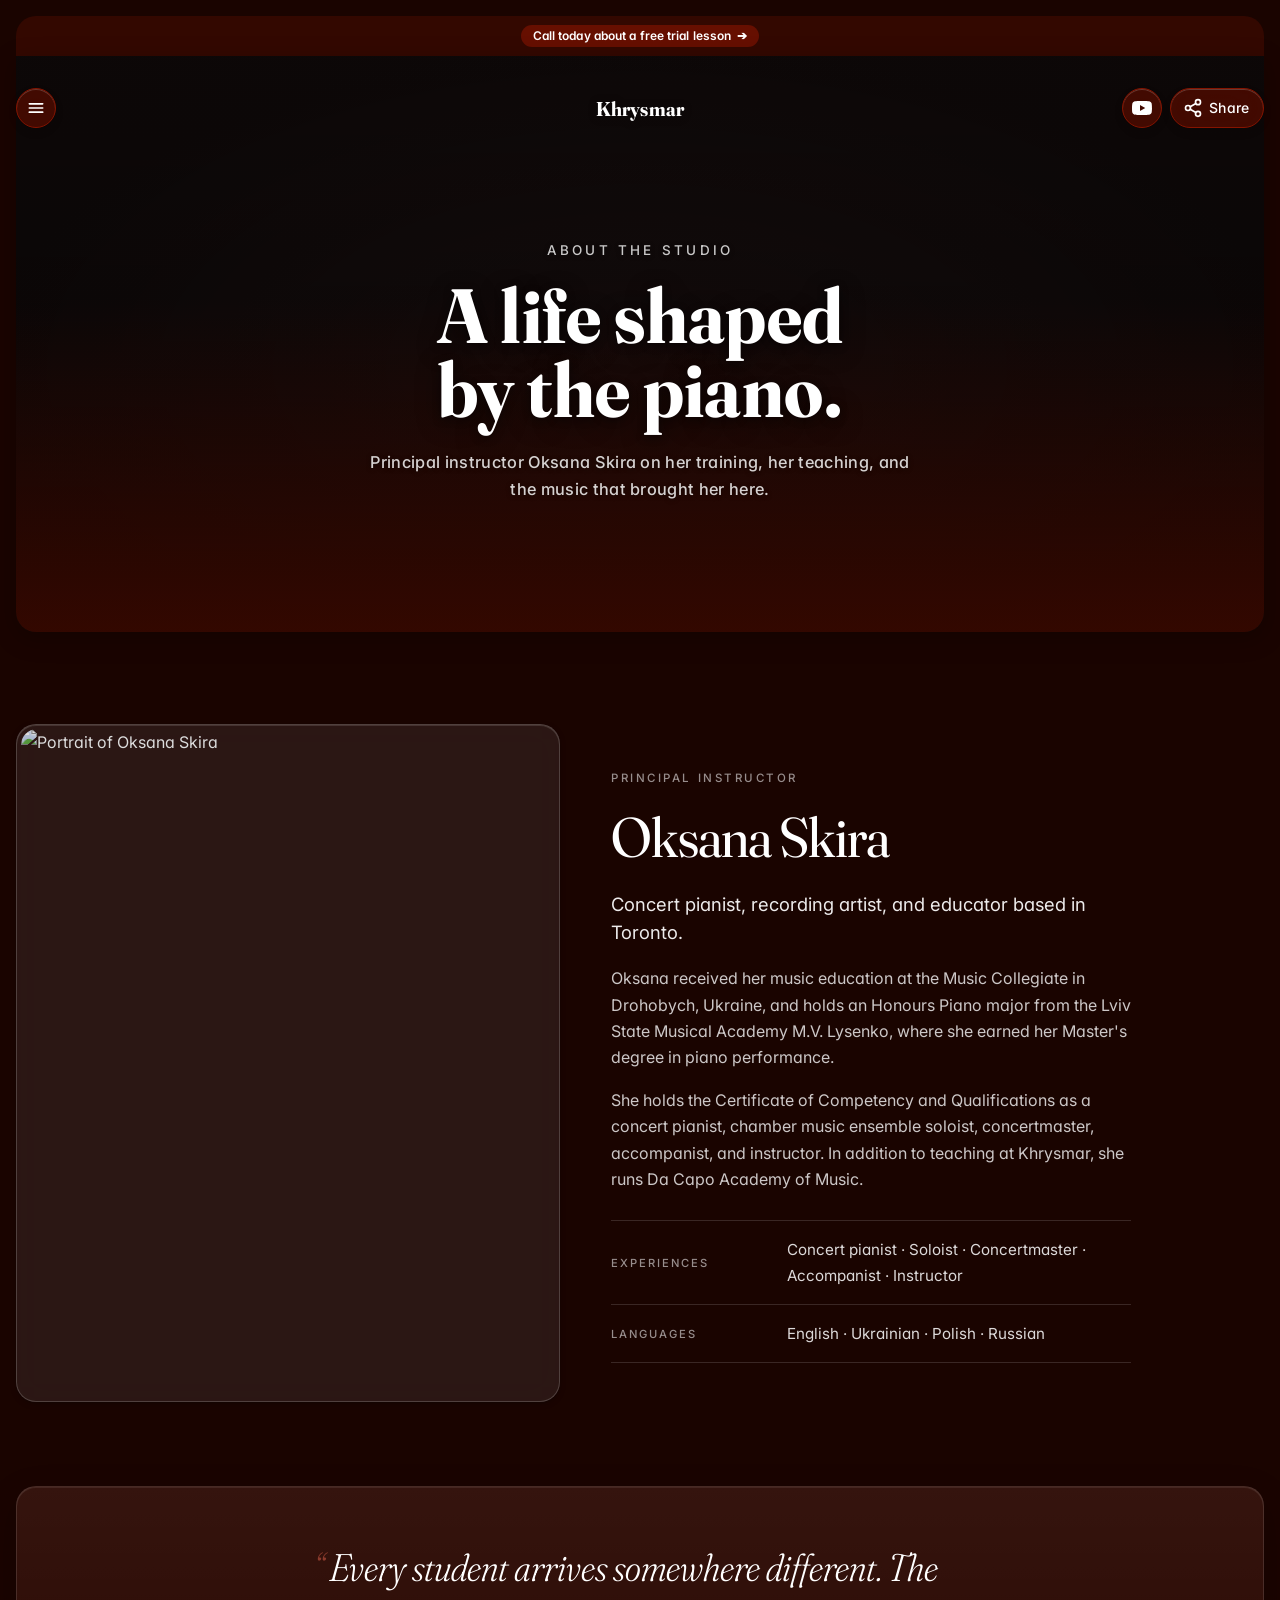
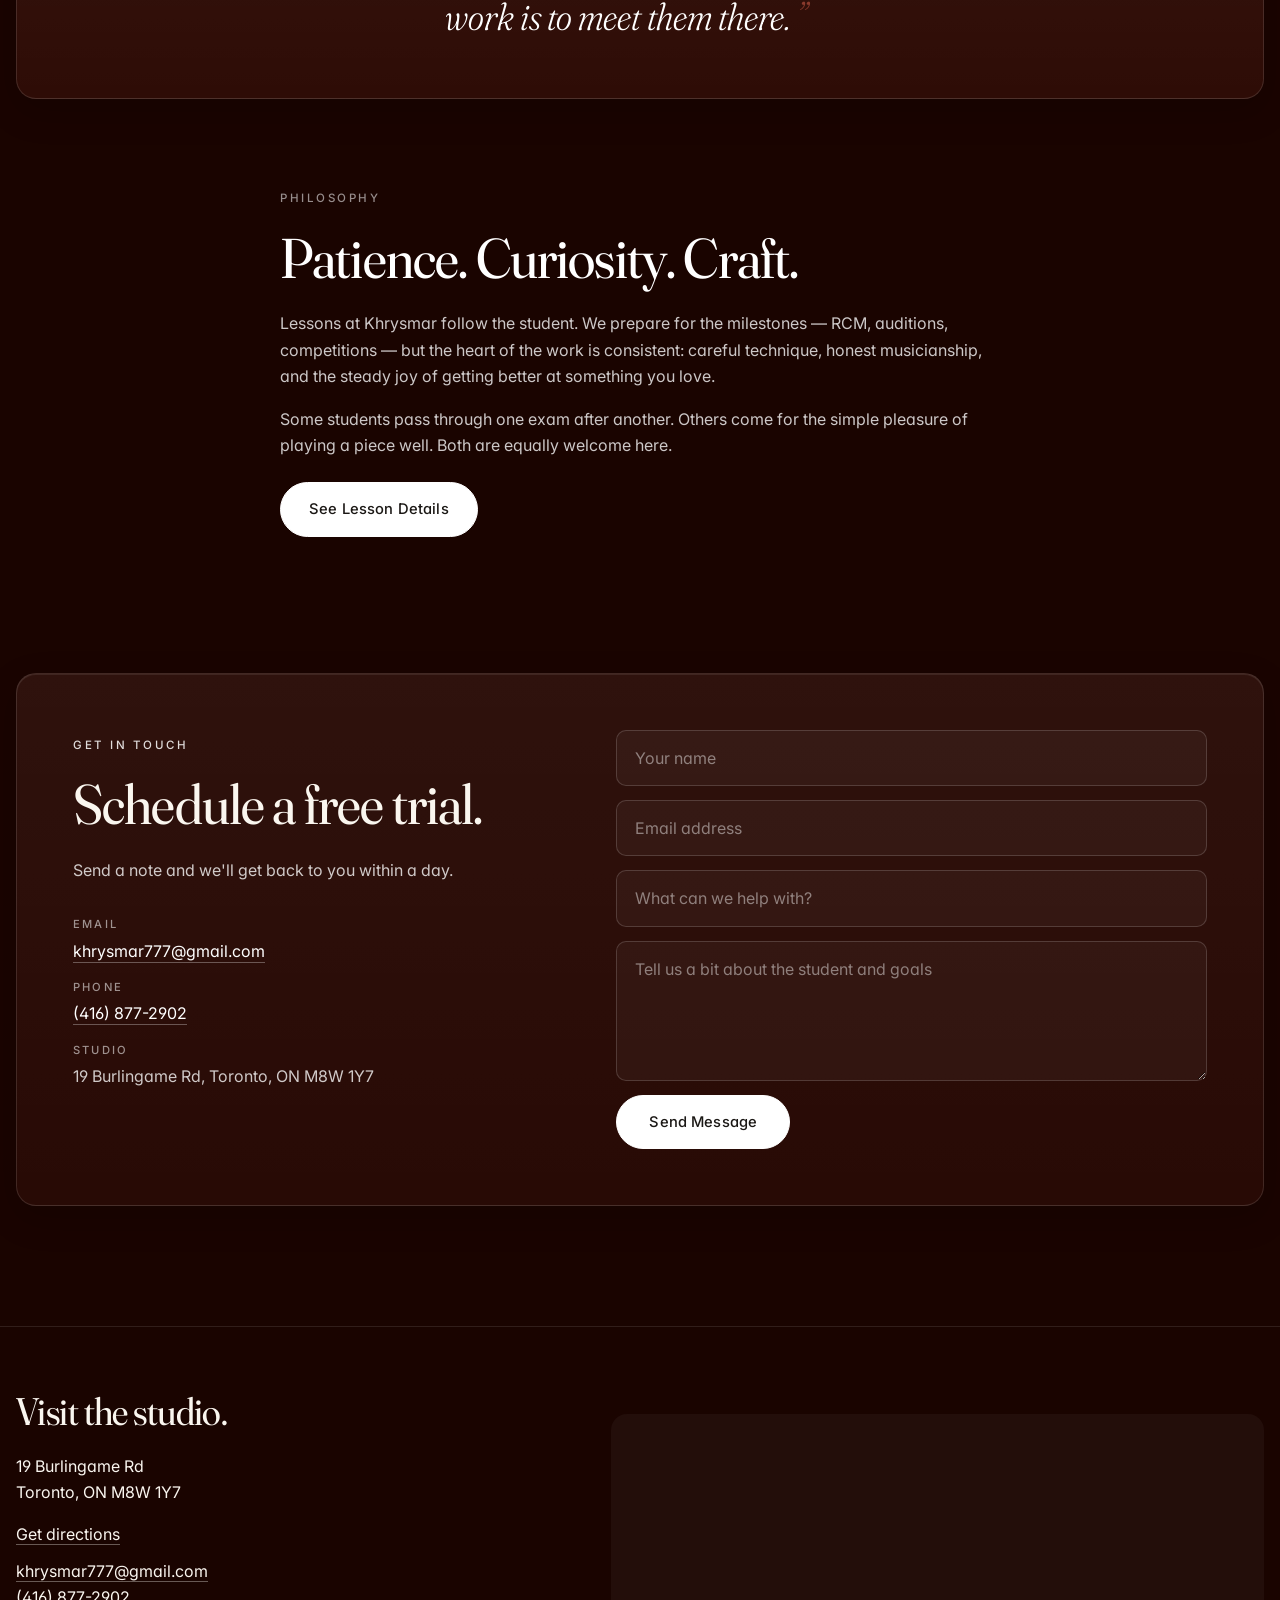
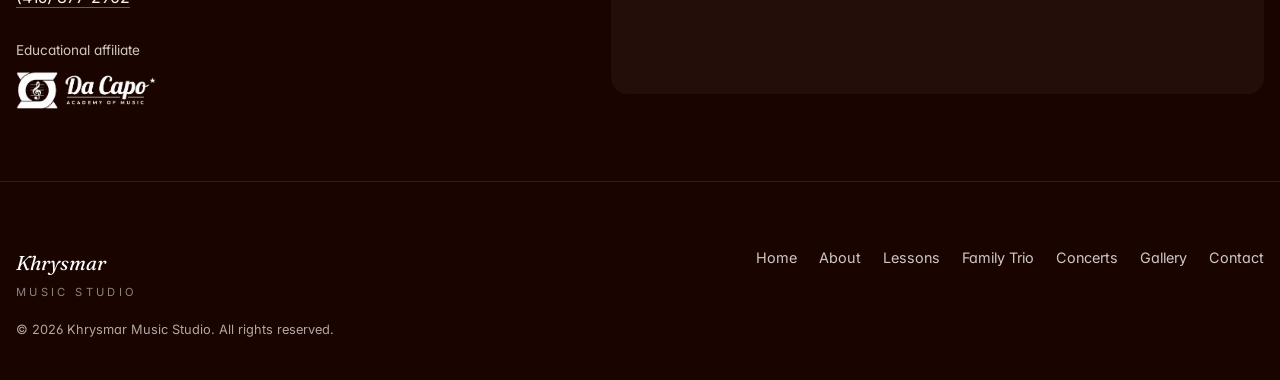
==== commit 7b05293e: "Update studio content and refine site layouts" ====
--- a/about.html
+++ b/about.html
@@ -11,7 +11,7 @@
 <link rel="preconnect" href="https://fonts.googleapis.com" />
 <link rel="preconnect" href="https://fonts.gstatic.com" crossorigin />
 <link href="https://fonts.googleapis.com/css2?family=Fraunces:ital,opsz,wght,SOFT@0,9..144,300..700,30..100;1,9..144,300..600,30..100&family=Inter:wght@300;400;500;600&display=swap" rel="stylesheet" />
-<link rel="stylesheet" href="assets/css/main.css" />
+<link rel="stylesheet" href="assets/css/main.css?v=20261119-12" />
 </head>
 <body class="page page-about">
 
@@ -84,10 +84,8 @@
           <p>She holds the Certificate of Competency and Qualifications as a concert pianist, chamber music ensemble soloist, concertmaster, accompanist, and instructor. In addition to teaching at Khrysmar, she runs Da Capo Academy of Music.</p>
 
           <ul class="creds no-bullets">
-            <li><strong>Education</strong><span>M.A. Piano Performance, Lviv State Musical Academy M.V. Lysenko</span></li>
-            <li><strong>Roles</strong><span>Concert pianist · Soloist · Concertmaster · Accompanist · Instructor</span></li>
+            <li><strong>Experiences</strong><span>Concert pianist · Soloist · Concertmaster · Accompanist · Instructor</span></li>
             <li><strong>Languages</strong><span>English · Ukrainian · Polish · Russian</span></li>
-            <li><strong>Studios</strong><span>Khrysmar Music Studio · Da Capo Academy of Music</span></li>
           </ul>
         </div>
       </div>
@@ -122,7 +120,7 @@
           <div style="margin-top: 32px;">
             <p><strong>Email</strong><a href="mailto:khrysmar777@gmail.com">khrysmar777@gmail.com</a></p>
             <p><strong>Phone</strong><a href="tel:+14168772902">(416) 877-2902</a></p>
-            <p><strong>Studio</strong>South Etobicoke, Toronto, ON</p>
+            <p><strong>Studio</strong>19 Burlingame Rd, Toronto, ON M8W 1Y7</p>
           </div>
         </div>
         <form class="form reveal" action="mailto:khrysmar777@gmail.com" method="post" enctype="text/plain">
@@ -137,27 +135,38 @@
   </section>
 </main>
 
+<section class="studio-section" aria-label="Studio location">
+  <div class="studio-details">
+    <div class="studio-location">
+      <h2>Visit the studio.</h2>
+      <address>19 Burlingame Rd<br />Toronto, ON M8W 1Y7</address>
+      <p><a href="https://maps.app.goo.gl/YP6BBt53famnzdgh6" target="_blank" rel="noopener">Get directions</a></p>
+      <p><a href="mailto:khrysmar777@gmail.com">khrysmar777@gmail.com</a><br /><a href="tel:+14168772902">(416) 877-2902</a></p>
+      <div class="studio-affiliate">
+        <p>Educational affiliate</p>
+        <a href="https://www.dacapomusic.ca/" target="_blank" rel="noopener">
+          <img src="assets/images/dcam-logo-white.png" width="367" height="101" alt="Da Capo Academy of Music" loading="lazy" />
+        </a>
+      </div>
+    </div>
+    <iframe class="studio-map" title="Khrysmar Music Studio at 19 Burlingame Road, Toronto" src="https://www.google.com/maps/embed?pb=!1m18!1m12!1m3!1d1717.9805767613027!2d-79.5472449782939!3d43.60055688575137!2m3!1f0!2f0!3f0!3m2!1i1024!2i768!4f13.1!3m3!1m2!1s0x882b49c3c014dd39%3A0x8a57b063fbbcbb6!2sKhrysmar%20Music%20Studio!5e0!3m2!1sen!2sca!4v1598409810577!5m2!1sen!2sca" loading="lazy" referrerpolicy="strict-origin-when-cross-origin" allowfullscreen></iframe>
+  </div>
+</section>
+
 <footer class="page-footer">
-  <div class="row">
-    <div class="brand">Khrysmar<small>Music Studio</small></div>
-    <nav>
-      <a href="index.html">Home</a>
-      <a href="about.html">About</a>
-      <a href="lessons.html">Lessons</a>
-      <a href="familytrio.html">Family Trio</a>
-      <a href="concerts.html">Concerts</a>
-      <a href="gallery.html">Gallery</a>
-      <a href="#contact">Contact</a>
-    </nav>
-    <div class="socials">
-      <a href="https://instagram.com/khrysmarmusic" target="_blank" rel="noopener">Instagram</a>
-      <a href="https://facebook.com/khrysmarmusic" target="_blank" rel="noopener">Facebook</a>
-    </div>
+  <div class="footer-brand">
+    <a class="brand" href="index.html">Khrysmar<small>Music Studio</small></a>
+    <p class="copyright">© <span id="y">2026</span> Khrysmar Music Studio. All rights reserved.</p>
   </div>
-  <div class="meta">
-    <span>© <span id="y">2026</span> Khrysmar Music Studio. All rights reserved.</span>
-    <span>Toronto · Mississauga · Oakville · Burlington</span>
-  </div>
+  <nav aria-label="Footer navigation">
+    <a href="index.html">Home</a>
+    <a href="about.html">About</a>
+    <a href="lessons.html">Lessons</a>
+    <a href="familytrio.html">Family Trio</a>
+    <a href="concerts.html">Concerts</a>
+    <a href="gallery.html">Gallery</a>
+    <a href="#contact">Contact</a>
+  </nav>
 </footer>
 
 <!-- Full-screen nav (toggled by hamburger) -->
--- a/assets/css/main.css
+++ b/assets/css/main.css
@@ -783,6 +783,13 @@
 body.home .site-header,
 body.home .site-footer { display: none; }
 
+/* Keep the hero and its tiles in one viewport when the footer follows. */
+.home .home-stage {
+  min-height: 100dvh;
+  display: flex;
+  flex-direction: column;
+}
+
 /* ----------------------------------------------------------------------------
    Top promo banner — full-width static bar above the cover. Hosts the sash.
    Shared between the home page and inner pages.
@@ -854,13 +861,11 @@
 }
 
 /* ----------------------------------------------------------------------------
-   CoverImage — sticky behind everything.
-   On desktop: 55vh tall, with margin-bottom: -55vh so subsequent siblings
-   overlay it. The bottom gradient fades the image into the page bg.
+   CoverImage — full viewport, with the tiles overlaid by a negative margin.
+   Scrolls with its stage so the studio footer remains visible below it.
    ---------------------------------------------------------------------------- */
 .home .cover-sticky {
-  position: sticky;
-  top: 0;
+  position: relative;
   width: 100%;
   padding: 12px 12px 0;            /* uniform top + side inset; bottom inset is on page-body */
   /* Negative margin = -cover height. Pulls .page-body up so the tiles row sits
@@ -1690,6 +1695,7 @@
 
 .page .creds {
   list-style: none;
+  gap: 0;
   padding: 0;
   margin: 28px 0 0;
   border-top: 1px solid rgba(255,255,255,0.14);
@@ -1699,6 +1705,7 @@
   grid-template-columns: 160px 1fr;
   gap: 16px;
   padding: 16px 0;
+  border-top: 0;
   border-bottom: 1px solid rgba(255,255,255,0.14);
   font-size: 0.95rem;
 }
@@ -1711,6 +1718,13 @@
   align-self: center;
 }
 .page .creds li span { color: rgba(255,255,255,0.85); }
+
+@media (max-width: 600px) {
+  .page .creds li {
+    grid-template-columns: 1fr;
+    gap: 8px;
+  }
+}
 
 .page .pullquote {
   font-family: 'Fraunces', serif;
@@ -1825,6 +1839,30 @@
   border-radius: 16px;
 }
 
+.page .recital-photo {
+  margin: 0 0 20px;
+}
+
+.page .recital-photo img {
+  width: 100%;
+  height: auto;
+  border-radius: 16px;
+}
+
+.page .recital-video-grid video {
+  display: block;
+  width: 100%;
+  aspect-ratio: 16 / 9;
+  object-fit: contain;
+  background: #100804;
+  border-radius: 16px;
+}
+
+.page .recital-video-grid video:focus-visible {
+  outline: 2px solid var(--paper);
+  outline-offset: 4px;
+}
+
 .page .members {
   display: grid;
   grid-template-columns: 1fr;
@@ -1886,6 +1924,59 @@
 .page .feature-banner .container { max-width: 720px; padding: 0; margin: 0 auto; }
 .page .feature-banner h2 { color: #fff; }
 .page .feature-banner p { color: rgba(255,255,255,0.88); }
+
+.page-lessons .lesson-contact {
+  padding: clamp(32px, 6vw, 72px);
+  text-align: left;
+}
+
+.page-lessons .lesson-contact .container {
+  display: grid;
+  grid-template-columns: minmax(0, 1.15fr) minmax(0, 1fr);
+  align-items: center;
+  gap: clamp(32px, 6vw, 80px);
+  max-width: none;
+}
+
+.page-lessons .lesson-contact h2 { margin-bottom: 24px; }
+.page-lessons .lesson-contact p { max-width: none; margin: 0; }
+.page-lessons .lesson-contact p + p { margin-top: 8px; }
+
+.lesson-contact-details {
+  display: grid;
+  gap: 24px;
+  margin: 0;
+}
+
+.lesson-contact-details dt {
+  font-size: 0.75rem;
+  font-weight: 600;
+  letter-spacing: 0.16em;
+  text-transform: uppercase;
+  color: rgba(255,255,255,0.75);
+}
+
+.lesson-contact-details dd {
+  margin: 5px 0 0;
+  color: #fff;
+  overflow-wrap: anywhere;
+}
+
+.lesson-contact-details a {
+  text-decoration: underline;
+  text-decoration-color: rgba(255,255,255,0.4);
+  text-underline-offset: 4px;
+}
+
+.lesson-contact-details a:hover { text-decoration-color: #fff; }
+.lesson-contact-details a:focus-visible { outline: 2px solid #fff; outline-offset: 5px; }
+
+@media (max-width: 767px) {
+  .page-lessons .lesson-contact .container {
+    grid-template-columns: minmax(0, 1fr);
+    gap: 40px;
+  }
+}
 
 .page .btn,
 .page .btn.light {
@@ -1979,6 +2070,19 @@
   gap: 8px;
   margin: 0 0 clamp(28px, 4vw, 48px);
 }
+
+.page-concerts main.page-body,
+.page-concerts .concert-archive {
+  padding-top: 0;
+}
+
+.page-concerts .year-filter {
+  justify-content: center;
+  align-items: center;
+  margin: 0;
+  padding: clamp(28px, 4vw, 48px) 0;
+}
+
 .page .year-filter .chip {
   display: inline-flex;
   align-items: center;
@@ -2029,58 +2133,54 @@
   color: rgba(255,255,255,0.6);
 }
 
-.page .page-footer {
+.page-footer {
+  display: flex;
+  justify-content: space-between;
+  align-items: flex-start;
+  gap: 32px 48px;
   border-top: 1px solid rgba(255,255,255,0.1);
   padding: clamp(40px, 6vw, 64px) 12px clamp(28px, 4vw, 40px);
+  width: 100%;
   max-width: var(--hp-page-max);
   margin: 0 auto;
 }
-@media (min-width: 768px) { .page .page-footer { padding-left: 16px; padding-right: 16px; } }
-.page .page-footer .row {
-  display: flex;
-  flex-wrap: wrap;
-  gap: 24px 48px;
-  justify-content: space-between;
-  align-items: flex-start;
-  padding-bottom: 24px;
-}
-.page .page-footer .brand {
+@media (min-width: 768px) { .page-footer { padding-left: 16px; padding-right: 16px; } }
+.page-footer .footer-brand { min-width: 0; }
+.page-footer .brand {
+  display: inline-block;
   font-family: 'Fraunces', serif;
   color: #fff;
   font-size: 1.25rem;
   font-style: italic;
 }
-.page .page-footer .brand small {
+.page-footer .brand small {
   display: block;
   font-family: 'Inter', sans-serif;
   font-style: normal;
-  font-size: 0.66rem;
+  font-size: 0.7rem;
   letter-spacing: 0.3em;
   text-transform: uppercase;
   color: rgba(255,255,255,0.5);
   margin-top: 4px;
 }
-.page .page-footer nav { display: flex; flex-wrap: wrap; gap: 16px 22px; }
-.page .page-footer nav a { color: rgba(255,255,255,0.78); font-size: 0.9rem; text-decoration: none; }
-.page .page-footer nav a:hover { color: #fff; }
-.page .page-footer .socials { display: flex; gap: 16px; }
-.page .page-footer .socials a {
-  color: rgba(255,255,255,0.78);
-  font-size: 0.9rem;
-  text-decoration: none;
-  border-bottom: 1px solid rgba(255,255,255,0.2);
-  padding-bottom: 2px;
-}
-.page .page-footer .socials a:hover { color: #fff; border-bottom-color: #fff; }
-.page .page-footer .meta {
+.page-footer nav {
   display: flex;
   flex-wrap: wrap;
-  gap: 16px;
-  justify-content: space-between;
+  justify-content: flex-end;
+  gap: 16px 22px;
+}
+.page-footer nav a { color: rgba(255,255,255,0.78); font-size: 0.9rem; text-decoration: none; }
+.page-footer nav a:hover { color: #fff; }
+.page-footer a:focus-visible { outline: 2px solid var(--paper); outline-offset: 5px; }
+.page-footer .copyright {
+  margin: 16px 0 0;
   font-size: 0.8rem;
-  color: rgba(255,255,255,0.5);
-  padding-top: 22px;
-  border-top: 1px solid rgba(255,255,255,0.08);
+  color: rgba(255,255,255,0.65);
+}
+
+@media (max-width: 800px) {
+  .page-footer { flex-direction: column; }
+  .page-footer nav { justify-content: flex-start; }
 }
 
 .page .reveal {
@@ -2089,3 +2189,283 @@
   transition: opacity .7s ease, transform .7s ease;
 }
 .page .reveal.in { opacity: 1; transform: none; }
+
+/* Family Trio page — compact, members-first composition. */
+.page-family main.page-body {
+  padding-top: clamp(28px, 5vw, 56px);
+}
+
+.page-family .family-members-showcase {
+  margin-top: 0;
+  padding-top: clamp(96px, 12vw, 148px);
+}
+
+.page-family .family-members-showcase .section-head {
+  margin-bottom: clamp(28px, 4vw, 44px);
+}
+
+.page-family .family-members-showcase .section-head h2 {
+  max-width: none;
+}
+
+.page-family .members .member img {
+  aspect-ratio: 4 / 3;
+}
+
+.page-family .members .member:first-child img {
+  object-position: center 24%;
+}
+
+.page-family .family-summary {
+  max-width: 880px;
+  margin: clamp(34px, 5vw, 56px) auto 0;
+  padding-top: clamp(28px, 4vw, 40px);
+  border-top: 1px solid rgba(255,255,255,0.12);
+  text-align: center;
+}
+
+.page-family .family-summary p {
+  margin-left: auto;
+  margin-right: auto;
+}
+
+.page-family .family-summary .lead {
+  max-width: 32ch;
+  font-family: 'Fraunces', serif;
+  font-size: clamp(1.7rem, 3vw, 2.55rem);
+  line-height: 1.12;
+  color: #fff;
+}
+
+.page-family .family-summary p:not(.lead) {
+  max-width: 64ch;
+}
+
+.page-family .family-gallery {
+  grid-template-columns: minmax(0, 1fr);
+}
+
+@media (min-width: 768px) {
+  .page-family .family-gallery {
+    grid-template-columns: repeat(3, minmax(0, 1fr));
+  }
+}
+
+.page-family .family-booking-grid {
+  --booking-photo: url('https://raw.githubusercontent.com/khrysmar/khrysmar.github.io/master/images/family.jpg');
+  --booking-shade: #180601;
+  position: relative;
+  isolation: isolate;
+  gap: 0;
+  padding: 4px;
+  overflow: hidden;
+  background: #1a1010;
+  border: 1px solid var(--hp-tile-border);
+  box-shadow:
+    inset 0 1px 0 0 rgba(255,255,255,0.12),
+    var(--hp-shadow-s);
+}
+
+.page-family .family-booking-grid::before {
+  content: "";
+  position: absolute;
+  inset: 4px;
+  z-index: -1;
+  border-radius: 16px;
+  background: var(--booking-shade);
+  pointer-events: none;
+}
+
+@media (min-width: 900px) {
+  .page-family .family-booking-grid {
+    grid-template-columns: 5fr 6fr;
+  }
+}
+
+.page-family .booking-info {
+  position: relative;
+  isolation: isolate;
+  min-height: 520px;
+  display: flex;
+  flex-direction: column;
+  justify-content: flex-end;
+  padding: clamp(28px, 4vw, 56px);
+}
+
+/* Frame the sharp portrait within the left column and feather its edge. */
+.page-family .booking-info::before {
+  content: "";
+  position: absolute;
+  inset: 0;
+  z-index: -1;
+  border-radius: 16px 0 0 16px;
+  pointer-events: none;
+  background:
+    linear-gradient(0deg, var(--booking-shade), rgba(24,6,1,0.72) 20%, rgba(24,6,1,0.42) 70%),
+    var(--booking-photo) center 35% / cover no-repeat;
+  -webkit-mask-image: linear-gradient(90deg, #000 62%, transparent);
+  mask-image: linear-gradient(90deg, #000 62%, transparent);
+}
+
+.page-family .booking-info h2 {
+  max-width: 11ch;
+}
+
+.page-family .booking-info > p {
+  max-width: 37ch;
+}
+
+.page-family .booking-links {
+  margin-top: clamp(24px, 4vw, 36px);
+}
+
+.page-family .family-booking-grid .form {
+  align-content: center;
+  padding: clamp(24px, 4vw, 52px);
+}
+
+.page-family .family-booking-grid .form input,
+.page-family .family-booking-grid .form textarea {
+  background: rgba(255,248,236,0.025);
+  border-color: rgba(255,248,236,0.28);
+  -webkit-backdrop-filter: blur(14px);
+  backdrop-filter: blur(14px);
+  caret-color: var(--paper);
+}
+
+.page-family .family-booking-grid .form input::placeholder,
+.page-family .family-booking-grid .form textarea::placeholder {
+  color: rgba(255,248,236,0.78);
+}
+
+.page-family .family-booking-grid .form input:hover,
+.page-family .family-booking-grid .form textarea:hover {
+  border-color: rgba(255,248,236,0.48);
+}
+
+.page-family .family-booking-grid .form input:focus,
+.page-family .family-booking-grid .form textarea:focus {
+  background: rgba(255,248,236,0.065);
+  border-color: rgba(255,248,236,0.85);
+  outline: 2px solid rgba(255,248,236,0.65);
+  outline-offset: 3px;
+}
+
+@media (max-width: 899px) {
+  .page-family .booking-info::before {
+    border-radius: 16px 16px 0 0;
+    -webkit-mask-image: linear-gradient(180deg, #000 65%, transparent);
+    mask-image: linear-gradient(180deg, #000 65%, transparent);
+  }
+}
+
+/* Shared location and affiliate content from the original studio site. */
+.studio-section {
+  width: 100%;
+  max-width: var(--hp-page-max);
+  margin: 0 auto;
+  padding: clamp(40px, 6vw, 64px) 12px;
+  border-top: 1px solid rgba(255,255,255,0.1);
+}
+
+@media (min-width: 768px) {
+  .studio-section { padding-left: 16px; padding-right: 16px; }
+}
+
+.studio-details {
+  display: grid;
+  grid-template-columns: minmax(0, 5fr) minmax(0, 6fr);
+  gap: clamp(28px, 4vw, 56px);
+  align-items: center;
+  color: var(--paper);
+}
+
+.studio-details h2 {
+  color: var(--paper);
+  font-size: clamp(1.75rem, 3vw, 2.4rem);
+  margin-bottom: 20px;
+}
+
+.studio-details address {
+  font-style: normal;
+  margin-bottom: 16px;
+}
+
+.studio-details p {
+  color: rgba(250,246,239,0.8);
+  margin-bottom: 10px;
+}
+
+.studio-details a {
+  color: var(--paper);
+  text-decoration: underline;
+  text-underline-offset: 4px;
+  text-decoration-color: rgba(250,246,239,0.35);
+  overflow-wrap: anywhere;
+}
+
+.studio-details a:hover { text-decoration-color: var(--paper); }
+.studio-details a:focus-visible { outline: 2px solid var(--paper); outline-offset: 5px; }
+
+.studio-details .studio-affiliate {
+  margin-top: 28px;
+}
+
+.studio-affiliate p { font-size: 0.85rem; }
+.studio-affiliate a { display: inline-block; }
+.studio-affiliate img { width: 140px; height: auto; }
+
+.studio-map {
+  width: 100%;
+  height: 280px;
+  border: 0;
+  border-radius: 16px;
+  background: rgba(250,246,239,0.04);
+}
+
+.home .studio-section { margin-top: 24px; }
+
+@media (max-width: 700px) {
+  .studio-details { grid-template-columns: minmax(0, 1fr); }
+  .studio-map { height: 240px; }
+}
+
+@media (max-width: 700px) {
+  .page-family .family-members-showcase {
+    padding-top: 92px;
+    overflow: hidden;
+  }
+
+  .page-family .members .member img {
+    aspect-ratio: 4 / 5;
+  }
+
+  .page-family .family-members-showcase .section-head h2 {
+    max-width: 280px;
+    margin-left: auto;
+    margin-right: auto;
+    font-size: 2rem;
+    line-height: 1.08;
+  }
+
+  .page-family .family-summary {
+    text-align: left;
+  }
+
+  .page-family .family-summary .lead,
+  .page-family .family-summary p {
+    max-width: none;
+  }
+
+  .page-family .booking-info {
+    min-height: 420px;
+  }
+
+  .page-family .booking-info h2 {
+    max-width: 13ch;
+  }
+
+  .page-family .family-booking-grid .form {
+    padding: 24px 16px 28px;
+  }
+}
